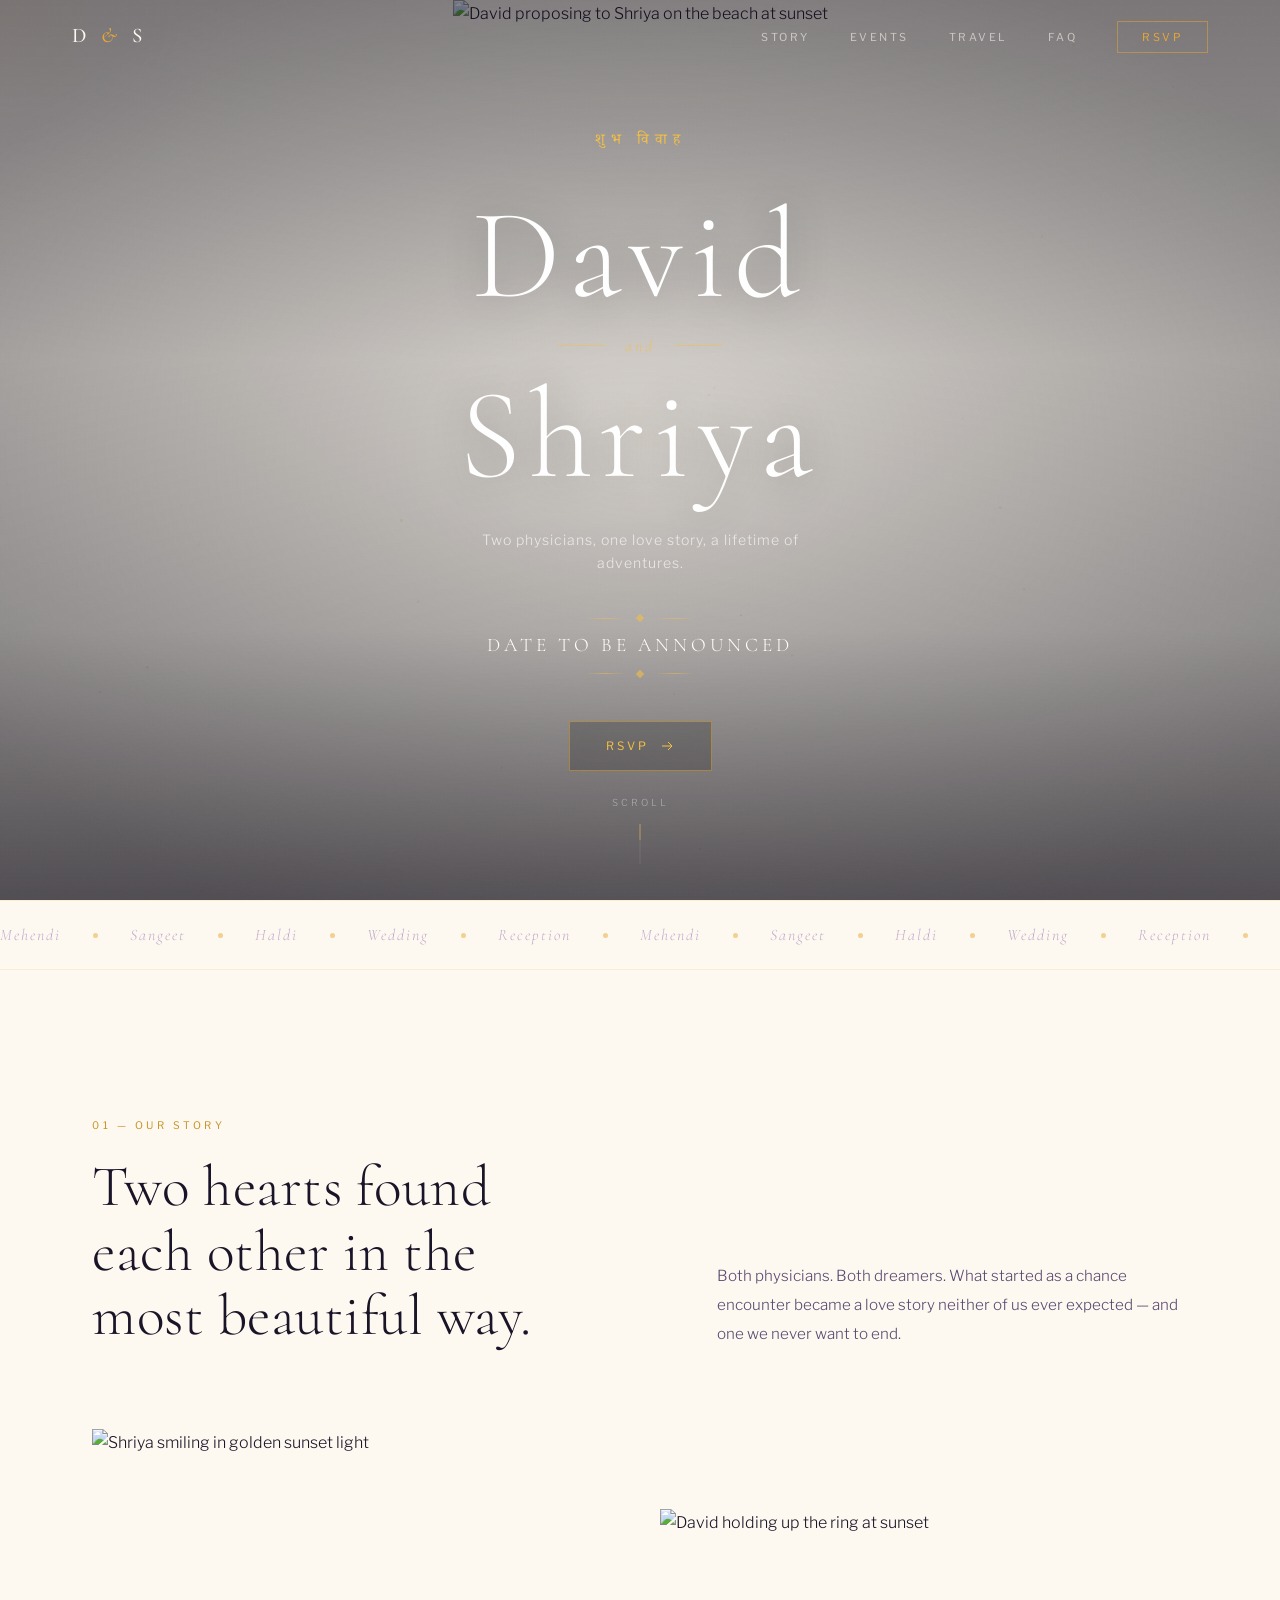
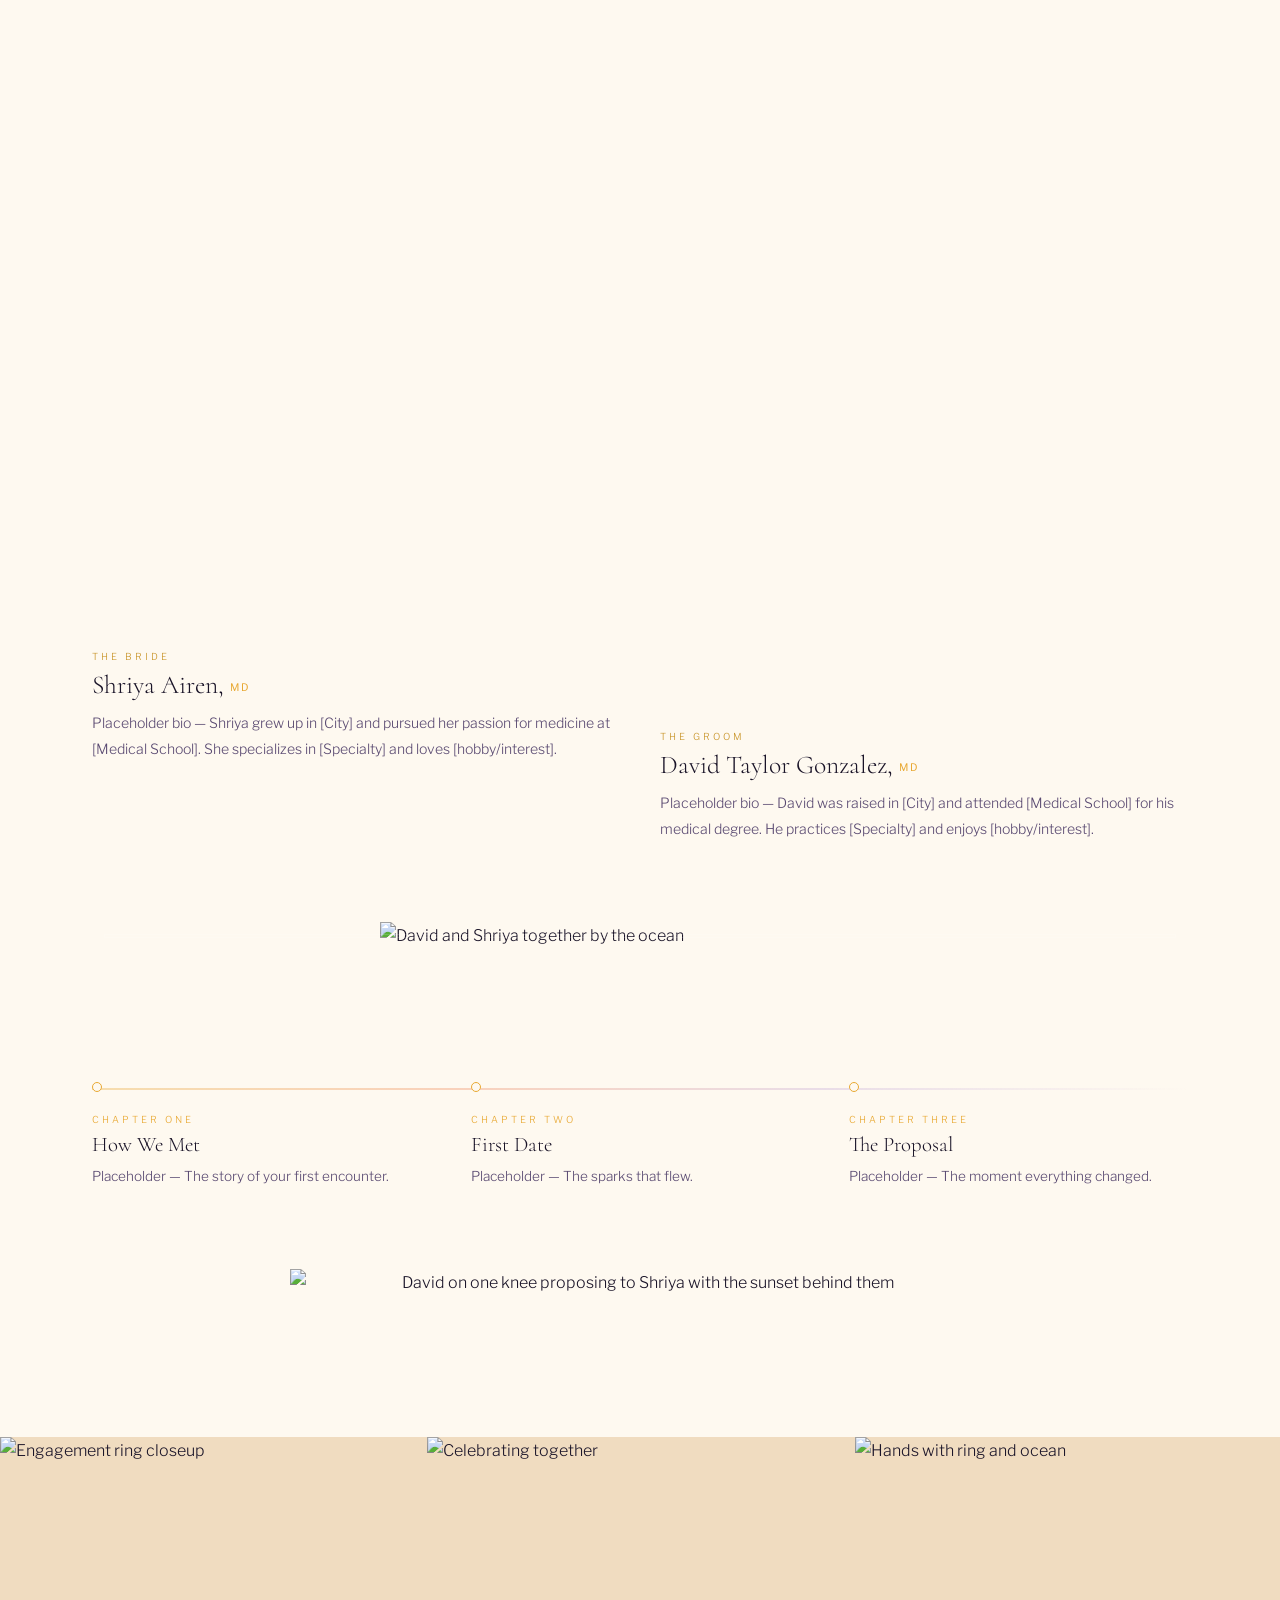
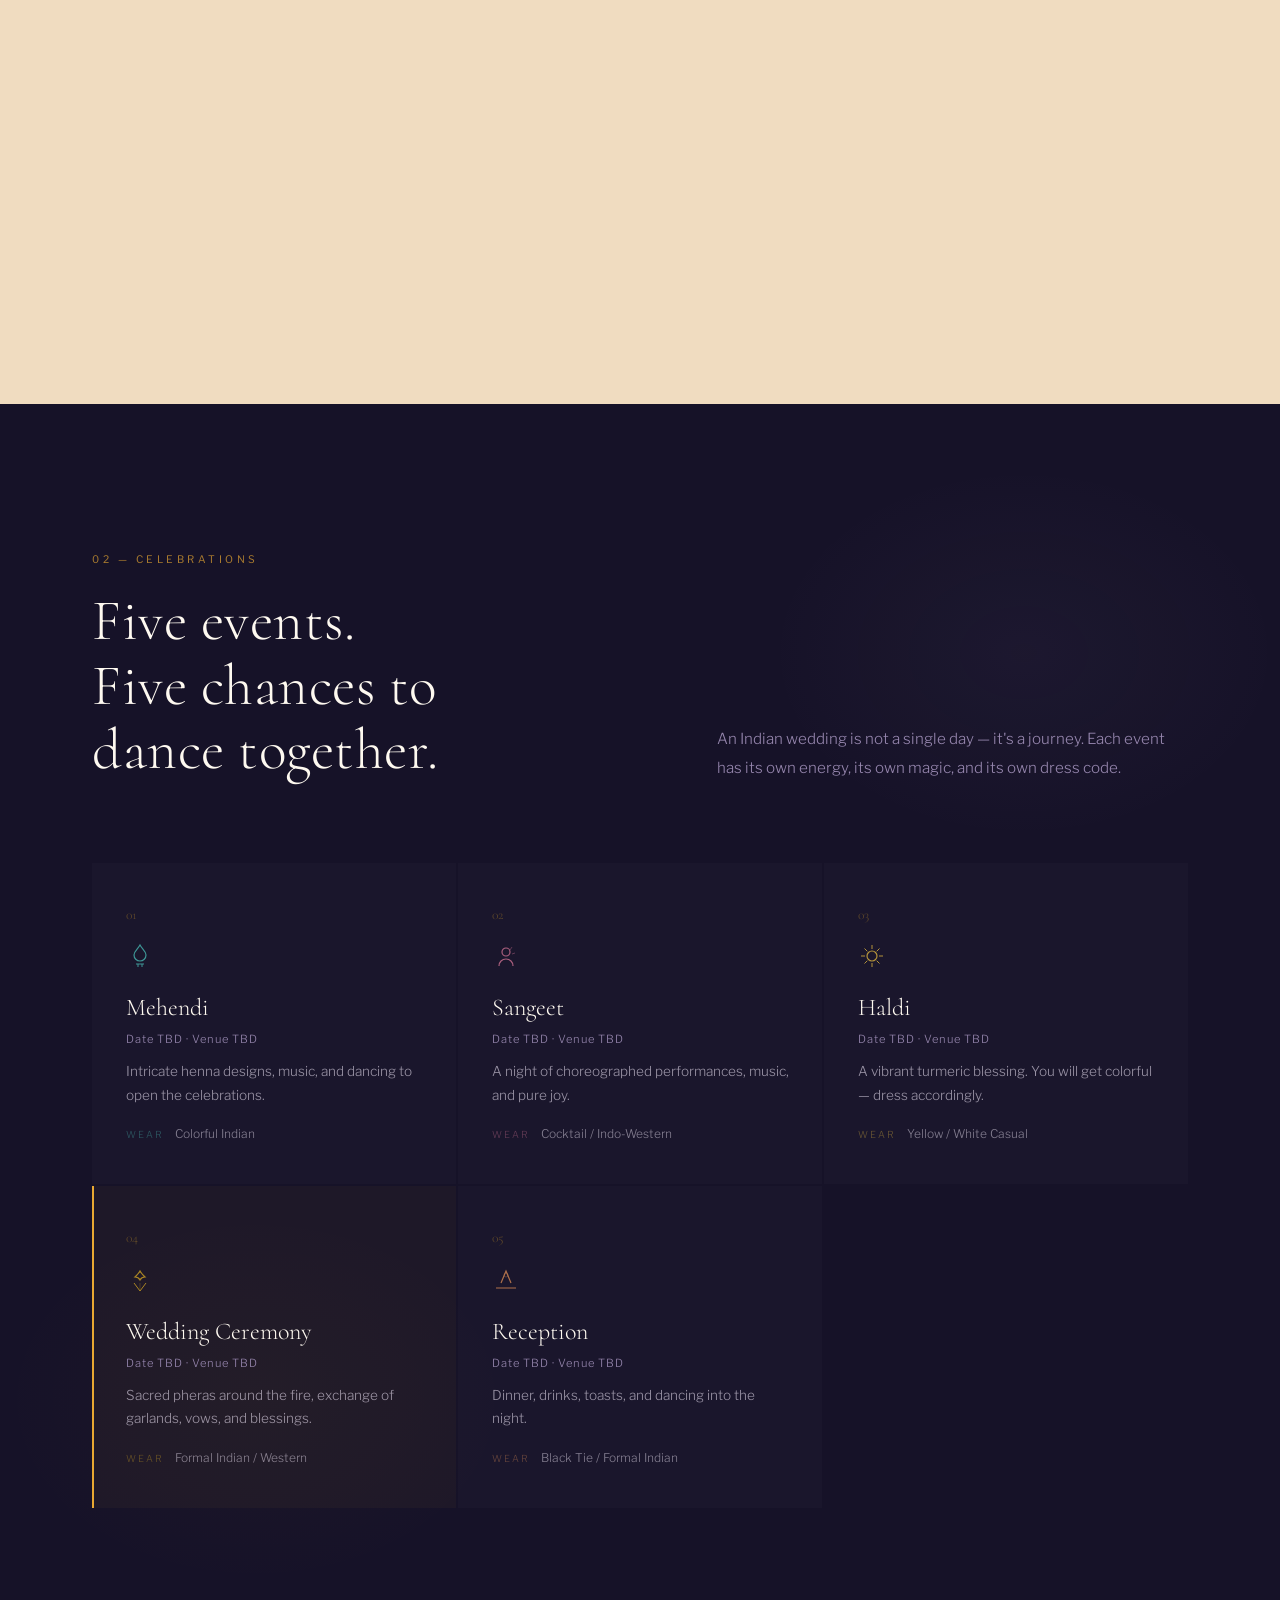
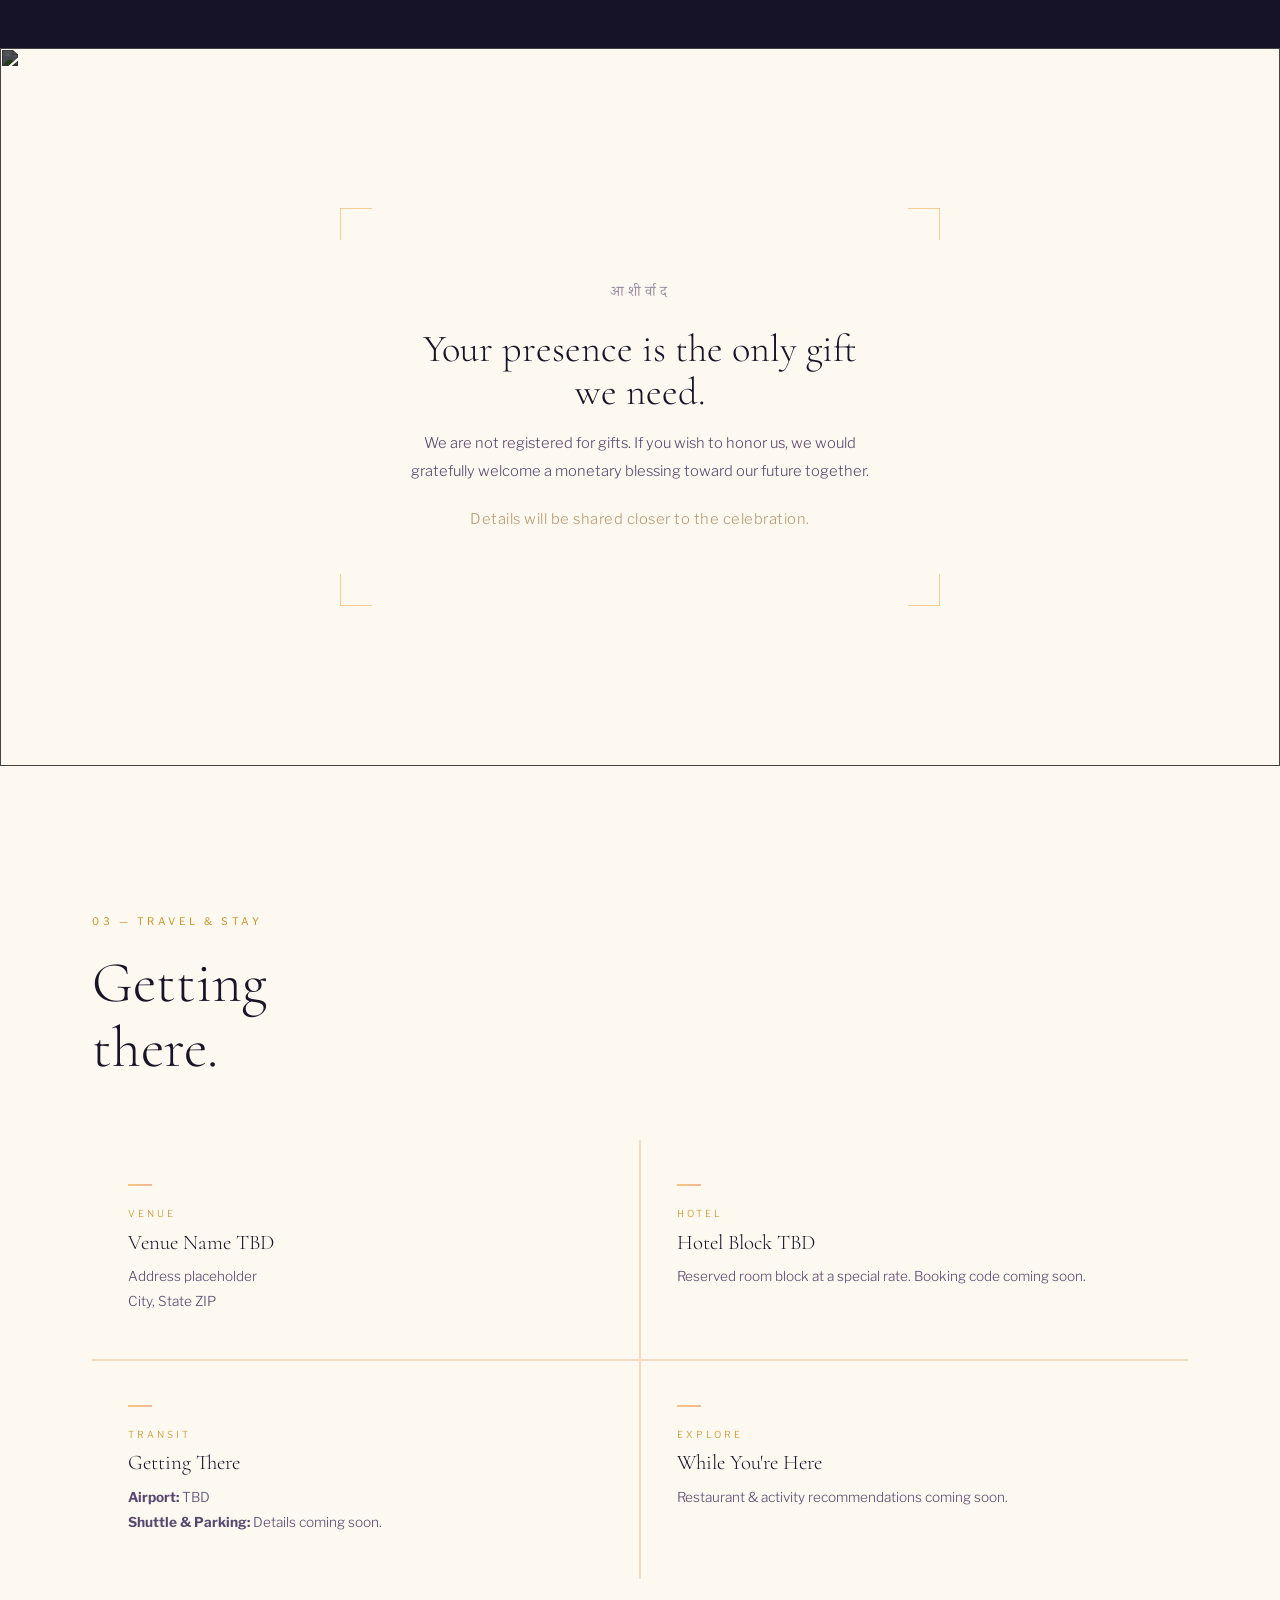
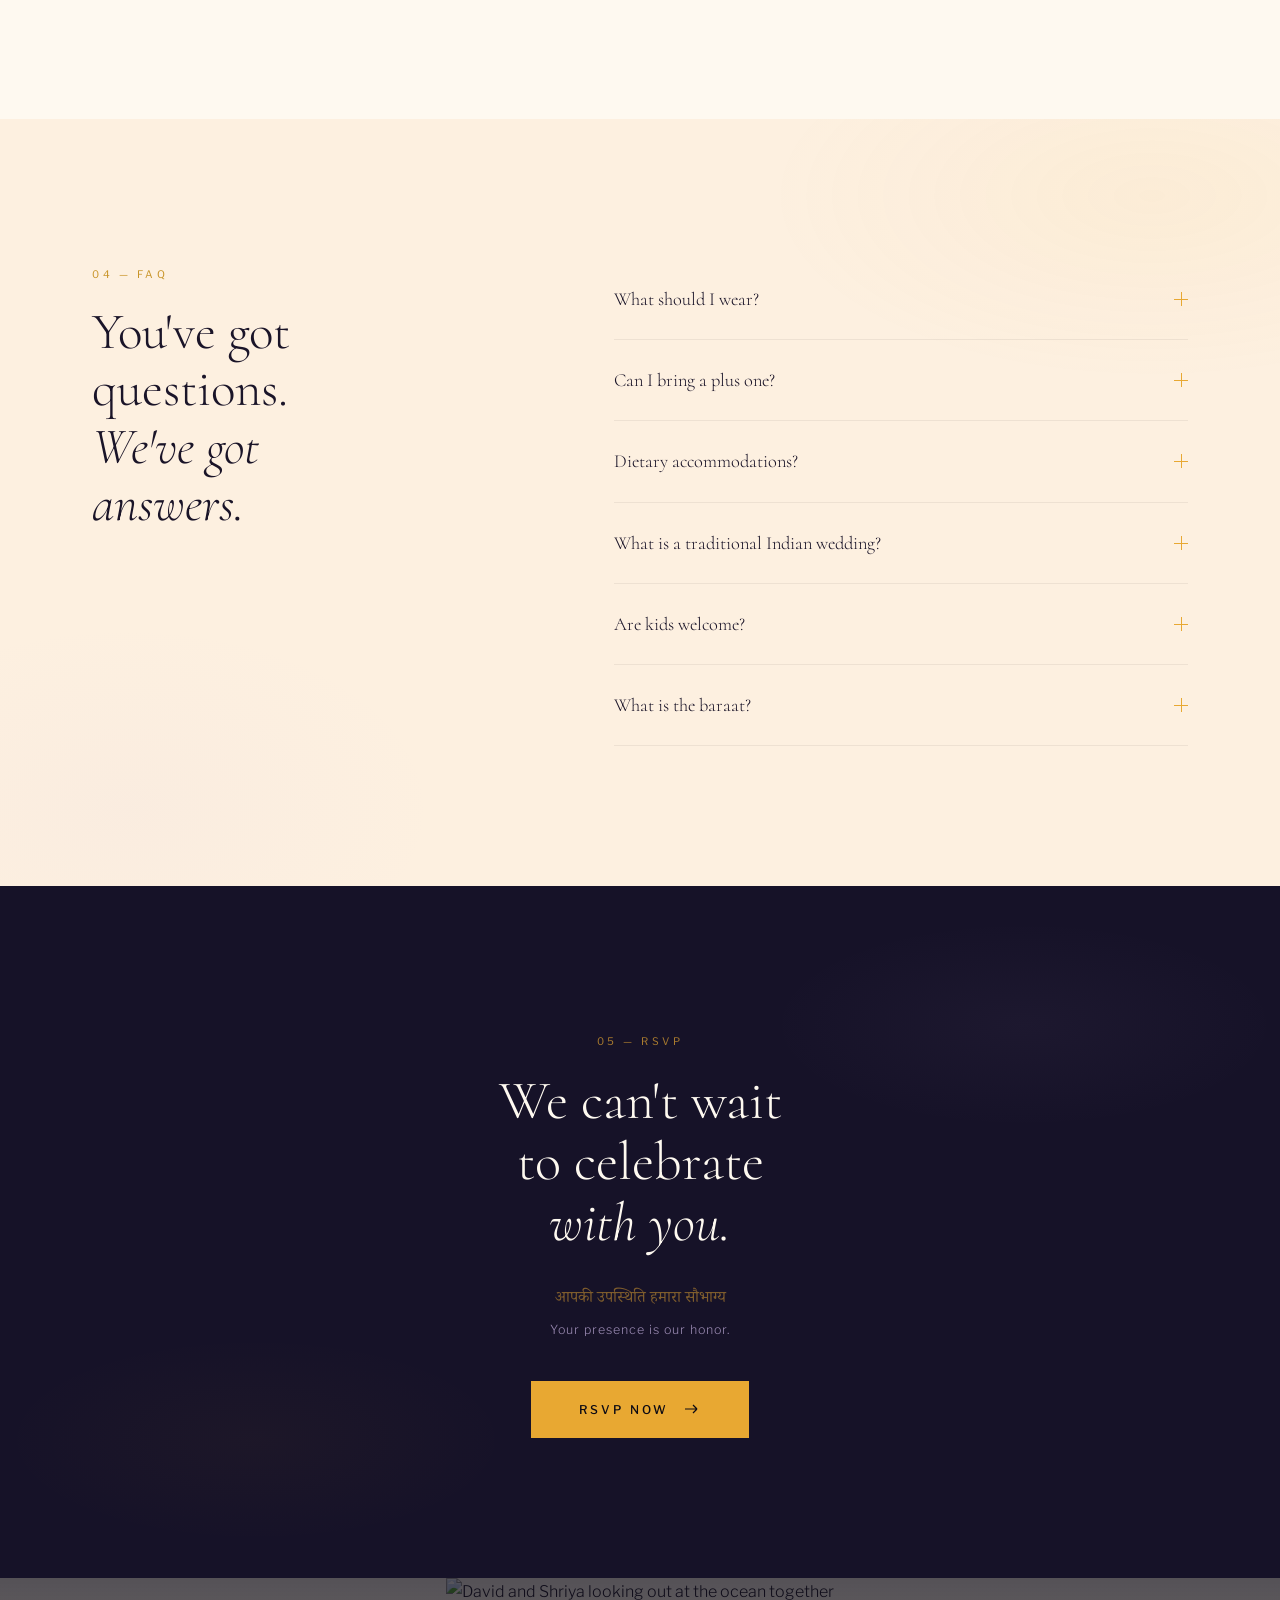
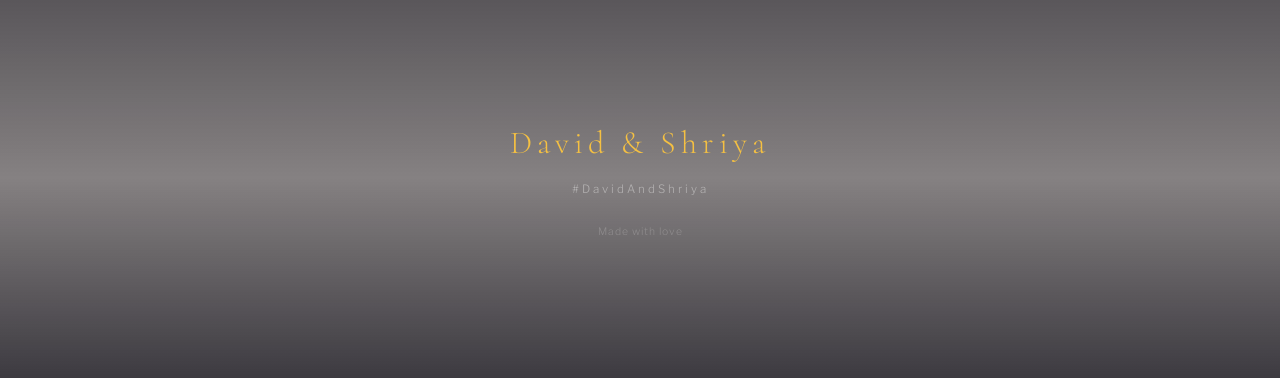
==== index.html @ 643f8dec "Initial wedding website for David & Shriya Static site with proposal photos, multi-step RSVP form, I" ====
<!DOCTYPE html>
<html lang="en">
<head>
  <meta charset="UTF-8">
  <meta name="viewport" content="width=device-width, initial-scale=1.0">
  <title>David & Shriya</title>
  <link rel="preconnect" href="https://fonts.googleapis.com">
  <link rel="preconnect" href="https://fonts.gstatic.com" crossorigin>
  <link href="https://fonts.googleapis.com/css2?family=Cormorant:ital,wght@0,300;0,400;0,500;0,600;1,300;1,400;1,500&family=Libre+Franklin:wght@200;300;400;500&family=Noto+Serif+Devanagari:wght@300;400;500&display=swap" rel="stylesheet">
  <link rel="stylesheet" href="css/style.css">
  <link rel="icon" type="image/svg+xml" href="images/favicon.svg">
</head>
<body>

  <canvas id="ambientCanvas"></canvas>
  <div class="grain"></div>
  <div class="cursor-glow" id="cursorGlow"></div>

  <!-- Navigation -->
  <nav class="nav" id="nav">
    <div class="nav-inner">
      <a href="#home" class="nav-logo">D <span class="nav-logo-amp">&</span> S</a>
      <button class="nav-toggle" id="navToggle" aria-label="Toggle menu">
        <span></span><span></span>
      </button>
      <ul class="nav-links" id="navLinks">
        <li><a href="#our-story">Story</a></li>
        <li><a href="#events">Events</a></li>
        <li><a href="#travel">Travel</a></li>
        <li><a href="#faq">FAQ</a></li>
        <li><a href="rsvp.html" class="nav-cta">RSVP</a></li>
      </ul>
    </div>
  </nav>

  <!-- Hero -->
  <section class="hero" id="home">
    <div class="hero-img">
      <img src="images/hero.jpeg" alt="David proposing to Shriya on the beach at sunset">
    </div>
    <div class="hero-overlay"></div>
    <div class="hero-content">
      <p class="hero-sanskrit devanagari anim-in" style="--d:0">शुभ विवाह</p>
      <div class="hero-names">
        <span class="hero-name anim-in" style="--d:1">David</span>
        <div class="hero-divider anim-in" style="--d:2">
          <span class="hero-divider-line"></span>
          <span class="hero-divider-word">and</span>
          <span class="hero-divider-line"></span>
        </div>
        <span class="hero-name anim-in" style="--d:3">Shriya</span>
      </div>
      <p class="hero-tagline anim-in" style="--d:4">Two physicians, one love story, a lifetime of adventures.</p>
      <div class="hero-date-block anim-in" style="--d:5">
        <div class="hero-date-ornament">
          <span class="hdo-line"></span>
          <span class="hdo-diamond"></span>
          <span class="hdo-line"></span>
        </div>
        <p class="hero-date-text">Date To Be Announced</p>
        <div class="hero-date-ornament">
          <span class="hdo-line"></span>
          <span class="hdo-diamond"></span>
          <span class="hdo-line"></span>
        </div>
      </div>
      <a href="rsvp.html" class="hero-btn anim-in" style="--d:6">
        <span>RSVP</span>
        <svg width="16" height="16" viewBox="0 0 16 16" fill="none"><path d="M3 8h10m0 0L9 4m4 4L9 12" stroke="currentColor" stroke-width="1"/></svg>
      </a>
    </div>
    <div class="hero-bottom">
      <div class="hero-scroll anim-in" style="--d:7">
        <span>Scroll</span>
        <div class="scroll-track"><div class="scroll-thumb"></div></div>
      </div>
    </div>
  </section>

  <!-- Marquee -->
  <div class="marquee">
    <div class="marquee-track">
      <span>Mehendi</span><span class="marquee-dot"></span>
      <span>Sangeet</span><span class="marquee-dot"></span>
      <span>Haldi</span><span class="marquee-dot"></span>
      <span>Wedding</span><span class="marquee-dot"></span>
      <span>Reception</span><span class="marquee-dot"></span>
      <span>Mehendi</span><span class="marquee-dot"></span>
      <span>Sangeet</span><span class="marquee-dot"></span>
      <span>Haldi</span><span class="marquee-dot"></span>
      <span>Wedding</span><span class="marquee-dot"></span>
      <span>Reception</span><span class="marquee-dot"></span>
      <span>Mehendi</span><span class="marquee-dot"></span>
      <span>Sangeet</span><span class="marquee-dot"></span>
      <span>Haldi</span><span class="marquee-dot"></span>
      <span>Wedding</span><span class="marquee-dot"></span>
      <span>Reception</span><span class="marquee-dot"></span>
    </div>
  </div>

  <!-- Our Story -->
  <section class="section" id="our-story">
    <div class="container">
      <div class="split-header">
        <div class="split-header-left">
          <span class="tag">01 — Our Story</span>
          <h2>Two hearts found<br>each other in the<br>most beautiful way.</h2>
        </div>
        <div class="split-header-right">
          <p>Both physicians. Both dreamers. What started as a chance encounter became a love story neither of us ever expected — and one we never want to end.</p>
        </div>
      </div>

      <div class="couple-mosaic">
        <div class="mosaic-card mosaic-left sr">
          <div class="mosaic-img">
            <img src="images/shriya.jpeg" alt="Shriya smiling in golden sunset light" class="mosaic-photo">
            <div class="mosaic-img-border"></div>
          </div>
          <div class="mosaic-info">
            <span class="mosaic-label">The Bride</span>
            <h3>Shriya Airen, <em>MD</em></h3>
            <p>Placeholder bio — Shriya grew up in [City] and pursued her passion for medicine at [Medical School]. She specializes in [Specialty] and loves [hobby/interest].</p>
          </div>
        </div>
        <div class="mosaic-card mosaic-right sr">
          <div class="mosaic-img">
            <img src="images/david.jpeg" alt="David holding up the ring at sunset" class="mosaic-photo">
            <div class="mosaic-img-border"></div>
          </div>
          <div class="mosaic-info">
            <span class="mosaic-label">The Groom</span>
            <h3>David Taylor Gonzalez, <em>MD</em></h3>
            <p>Placeholder bio — David was raised in [City] and attended [Medical School] for his medical degree. He practices [Specialty] and enjoys [hobby/interest].</p>
          </div>
        </div>
      </div>

      <!-- Feature photo -->
      <div class="story-feature sr">
        <img src="images/couple-lift.jpeg" alt="David and Shriya together by the ocean">
        <div class="story-feature-border"></div>
      </div>

      <div class="h-timeline">
        <div class="h-timeline-line"></div>
        <div class="h-timeline-items">
          <div class="h-timeline-item sr">
            <div class="h-timeline-dot"></div>
            <span class="h-timeline-label">Chapter One</span>
            <h4>How We Met</h4>
            <p>Placeholder — The story of your first encounter.</p>
          </div>
          <div class="h-timeline-item sr">
            <div class="h-timeline-dot"></div>
            <span class="h-timeline-label">Chapter Two</span>
            <h4>First Date</h4>
            <p>Placeholder — The sparks that flew.</p>
          </div>
          <div class="h-timeline-item sr">
            <div class="h-timeline-dot"></div>
            <span class="h-timeline-label">Chapter Three</span>
            <h4>The Proposal</h4>
            <p>Placeholder — The moment everything changed.</p>
          </div>
        </div>
      </div>

      <!-- Proposal photo -->
      <div class="story-proposal sr">
        <img src="images/proposal.jpeg" alt="David on one knee proposing to Shriya with the sunset behind them">
      </div>
    </div>
  </section>

  <!-- Ring Detail Band -->
  <div class="photo-band">
    <div class="photo-band-item">
      <img src="images/ring-detail.jpeg" alt="Engagement ring closeup">
    </div>
    <div class="photo-band-item">
      <img src="images/celebration.jpeg" alt="Celebrating together">
    </div>
    <div class="photo-band-item">
      <img src="images/ring-hands.jpeg" alt="Hands with ring and ocean">
    </div>
  </div>

  <!-- Events -->
  <section class="section section-ink" id="events">
    <div class="container">
      <div class="split-header split-header-light">
        <div class="split-header-left">
          <span class="tag tag-light">02 — Celebrations</span>
          <h2>Five events.<br>Five chances to<br>dance together.</h2>
        </div>
        <div class="split-header-right">
          <p>An Indian wedding is not a single day — it's a journey. Each event has its own energy, its own magic, and its own dress code.</p>
        </div>
      </div>

      <div class="event-cards">
        <div class="event-card sr" style="--accent: #4ecdc4">
          <div class="event-card-num">01</div>
          <div class="event-card-icon">
            <svg width="28" height="28" viewBox="0 0 28 28" fill="none"><path d="M14 3c-2 4-6 6-6 10a6 6 0 1012 0c0-4-4-6-6-10z" stroke="currentColor" stroke-width="1.2"/><path d="M10 22h8M12 22v3M16 22v3" stroke="currentColor" stroke-width="1"/></svg>
          </div>
          <h3>Mehendi</h3>
          <p class="event-card-meta">Date TBD &middot; Venue TBD</p>
          <p>Intricate henna designs, music, and dancing to open the celebrations.</p>
          <div class="event-card-attire">
            <span>Wear</span> Colorful Indian
          </div>
        </div>

        <div class="event-card sr" style="--accent: #e87ea1">
          <div class="event-card-num">02</div>
          <div class="event-card-icon">
            <svg width="28" height="28" viewBox="0 0 28 28" fill="none"><circle cx="14" cy="10" r="4" stroke="currentColor" stroke-width="1.2"/><path d="M7 24c0-4 3-7 7-7s7 3 7 7" stroke="currentColor" stroke-width="1.2"/><path d="M18 8l2-3M20 12l3-1" stroke="currentColor" stroke-width="1" opacity="0.5"/></svg>
          </div>
          <h3>Sangeet</h3>
          <p class="event-card-meta">Date TBD &middot; Venue TBD</p>
          <p>A night of choreographed performances, music, and pure joy.</p>
          <div class="event-card-attire">
            <span>Wear</span> Cocktail / Indo-Western
          </div>
        </div>

        <div class="event-card sr" style="--accent: #f5c842">
          <div class="event-card-num">03</div>
          <div class="event-card-icon">
            <svg width="28" height="28" viewBox="0 0 28 28" fill="none"><circle cx="14" cy="14" r="5" stroke="currentColor" stroke-width="1.2"/><path d="M14 3v4M14 21v4M3 14h4M21 14h4M6.5 6.5l2.8 2.8M18.7 18.7l2.8 2.8M6.5 21.5l2.8-2.8M18.7 9.3l2.8-2.8" stroke="currentColor" stroke-width="1"/></svg>
          </div>
          <h3>Haldi</h3>
          <p class="event-card-meta">Date TBD &middot; Venue TBD</p>
          <p>A vibrant turmeric blessing. You will get colorful — dress accordingly.</p>
          <div class="event-card-attire">
            <span>Wear</span> Yellow / White Casual
          </div>
        </div>

        <div class="event-card event-card-main sr" style="--accent: #e6b422">
          <div class="event-card-num">04</div>
          <div class="event-card-icon">
            <svg width="28" height="28" viewBox="0 0 28 28" fill="none"><path d="M14 5c-1 2-3 4-5 6 2 0 4 1 5 3 1-2 3-3 5-3-2-2-4-4-5-6z" stroke="currentColor" stroke-width="1.2"/><path d="M8 17l6 8 6-8" stroke="currentColor" stroke-width="1"/><path d="M14 17v8" stroke="currentColor" stroke-width="0.8" opacity="0.4"/></svg>
          </div>
          <h3>Wedding Ceremony</h3>
          <p class="event-card-meta">Date TBD &middot; Venue TBD</p>
          <p>Sacred pheras around the fire, exchange of garlands, vows, and blessings.</p>
          <div class="event-card-attire">
            <span>Wear</span> Formal Indian / Western
          </div>
        </div>

        <div class="event-card sr" style="--accent: #f0985a">
          <div class="event-card-num">05</div>
          <div class="event-card-icon">
            <svg width="28" height="28" viewBox="0 0 28 28" fill="none"><path d="M9 17l5-12 5 12" stroke="currentColor" stroke-width="1.2"/><path d="M4 22h20" stroke="currentColor" stroke-width="1"/><circle cx="14" cy="9" r="2" stroke="currentColor" stroke-width="0.8" opacity="0.5"/></svg>
          </div>
          <h3>Reception</h3>
          <p class="event-card-meta">Date TBD &middot; Venue TBD</p>
          <p>Dinner, drinks, toasts, and dancing into the night.</p>
          <div class="event-card-attire">
            <span>Wear</span> Black Tie / Formal Indian
          </div>
        </div>
      </div>
    </div>
  </section>

  <!-- Gift -->
  <section class="section section-gift">
    <div class="gift-bg">
      <img src="images/golden-hour.jpeg" alt="" class="gift-bg-img">
    </div>
    <div class="container">
      <div class="gift-block sr">
        <div class="gift-border">
          <span class="gift-corner gift-tl"></span>
          <span class="gift-corner gift-tr"></span>
          <span class="gift-corner gift-bl"></span>
          <span class="gift-corner gift-br"></span>
        </div>
        <p class="gift-sanskrit devanagari">आशीर्वाद</p>
        <h2>Your presence is the only gift we need.</h2>
        <p>We are not registered for gifts. If you wish to honor us, we would gratefully welcome a monetary blessing toward our future together.</p>
        <p class="gift-note">Details will be shared closer to the celebration.</p>
      </div>
    </div>
  </section>

  <!-- Travel -->
  <section class="section" id="travel">
    <div class="container">
      <span class="tag">03 — Travel & Stay</span>
      <h2 class="travel-headline">Getting<br>there.</h2>

      <div class="travel-cards">
        <div class="travel-card sr">
          <div class="travel-card-accent"></div>
          <span class="travel-card-tag">Venue</span>
          <h3>Venue Name TBD</h3>
          <p>Address placeholder<br>City, State ZIP</p>
        </div>
        <div class="travel-card sr">
          <div class="travel-card-accent"></div>
          <span class="travel-card-tag">Hotel</span>
          <h3>Hotel Block TBD</h3>
          <p>Reserved room block at a special rate. Booking code coming soon.</p>
        </div>
        <div class="travel-card sr">
          <div class="travel-card-accent"></div>
          <span class="travel-card-tag">Transit</span>
          <h3>Getting There</h3>
          <p><strong>Airport:</strong> TBD<br><strong>Shuttle & Parking:</strong> Details coming soon.</p>
        </div>
        <div class="travel-card sr">
          <div class="travel-card-accent"></div>
          <span class="travel-card-tag">Explore</span>
          <h3>While You're Here</h3>
          <p>Restaurant & activity recommendations coming soon.</p>
        </div>
      </div>
    </div>
  </section>

  <!-- FAQ -->
  <section class="section section-warm" id="faq">
    <div class="container">
      <div class="faq-layout">
        <div class="faq-left">
          <span class="tag">04 — FAQ</span>
          <h2>You've got<br>questions.<br><em>We've got<br>answers.</em></h2>
        </div>
        <div class="faq-right">
          <details class="faq-item sr">
            <summary><span>What should I wear?</span><span class="faq-plus"></span></summary>
            <p>Each event has its own dress code listed above. For the ceremony, traditional Indian attire or Western formal wear are both welcome. For Mehendi and Sangeet, colorful and festive outfits are encouraged. Please avoid wearing white or black to the ceremony.</p>
          </details>
          <details class="faq-item sr">
            <summary><span>Can I bring a plus one?</span><span class="faq-plus"></span></summary>
            <p>Due to venue capacity, we can only accommodate guests listed on the invitation. Please refer to your invitation for details.</p>
          </details>
          <details class="faq-item sr">
            <summary><span>Dietary accommodations?</span><span class="faq-plus"></span></summary>
            <p>Yes! Our menu includes vegetarian, vegan, and non-vegetarian options. Note any allergies or restrictions when you RSVP.</p>
          </details>
          <details class="faq-item sr">
            <summary><span>What is a traditional Indian wedding?</span><span class="faq-plus"></span></summary>
            <p>Our ceremony includes the baraat (groom's procession), varmala (garland exchange), pheras (circling the sacred fire), and sindoor & mangalsutra. Conducted in Sanskrit with English explanations so everyone can follow along.</p>
          </details>
          <details class="faq-item sr">
            <summary><span>Are kids welcome?</span><span class="faq-plus"></span></summary>
            <p>Absolutely. Include children's names when you RSVP so we can plan accordingly.</p>
          </details>
          <details class="faq-item sr">
            <summary><span>What is the baraat?</span><span class="faq-plus"></span></summary>
            <p>The groom's grand entrance procession with music, dancing, and sometimes a horse. It's one of the most fun parts — everyone is welcome to join.</p>
          </details>
        </div>
      </div>
    </div>
  </section>

  <!-- RSVP CTA -->
  <section class="section section-ink" id="rsvp">
    <div class="container">
      <div class="rsvp-cta">
        <span class="tag tag-light">05 — RSVP</span>
        <h2>We can't wait<br>to celebrate<br><em>with you.</em></h2>
        <div class="rsvp-hindi">
          <p class="devanagari">आपकी उपस्थिति हमारा सौभाग्य</p>
          <p class="rsvp-eng">Your presence is our honor.</p>
        </div>
        <a href="rsvp.html" class="rsvp-cta-btn">
          <span>RSVP Now</span>
          <svg width="20" height="20" viewBox="0 0 20 20" fill="none"><path d="M4 10h12m0 0l-4-4m4 4l-4 4" stroke="currentColor" stroke-width="1.2"/></svg>
        </a>
      </div>
    </div>
  </section>

  <!-- Footer -->
  <footer class="footer">
    <div class="footer-img">
      <img src="images/together.jpeg" alt="David and Shriya looking out at the ocean together">
    </div>
    <div class="footer-overlay"></div>
    <div class="container footer-content">
      <p class="footer-names">David & Shriya</p>
      <p class="footer-hashtag">#DavidAndShriya</p>
      <p class="footer-note">Made with love</p>
    </div>
  </footer>

  <script src="js/main.js"></script>
</body>
</html>
---- css/style.css ----
/* ============================================
   David & Shriya — Wedding
   Palette: Sunset beach proposal — lavender sky,
   golden hour, ocean teal, warm sand, blush
   ============================================ */

*,
*::before,
*::after {
  margin: 0;
  padding: 0;
  box-sizing: border-box;
}

:root {
  /* Sunset palette from the proposal photos */
  --black: #0c0a14;
  --ink: #161228;
  --charcoal: #221a38;
  /* Sunset golds */
  --gold: #e8a832;
  --gold-bright: #f5c042;
  --gold-muted: #c89428;
  --gold-pale: #fce8a8;
  /* Sky colors */
  --lavender: #c4a8d8;
  --mauve: #a888c0;
  --sky-blue: #88b8e8;
  --sky-pink: #e8a0b8;
  /* Ocean & nature */
  --teal: #4ecdc4;
  --ocean: #5ab8c8;
  --coral: #f0885a;
  --blush: #e8a090;
  --rose: #e87ea1;
  /* Warm neutrals */
  --cream: #fef9f0;
  --cream-warm: #fdf0e0;
  --cream-dark: #f0dcc0;
  --sand: #d4b896;
  --sand-dark: #b89870;
  /* Text */
  --text: #1a1428;
  --text-sec: #584870;
  --text-light: #8878a0;
  --text-on-dark: #f0e8f8;
  --text-muted-dk: #9888b0;
}

html {
  scroll-behavior: smooth;
  scroll-padding-top: 72px;
}

body {
  font-family: 'Libre Franklin', sans-serif;
  font-weight: 300;
  color: var(--text);
  background: var(--cream);
  line-height: 1.75;
  -webkit-font-smoothing: antialiased;
  overflow-x: hidden;
}

/* Ambient canvas */
#ambientCanvas {
  position: fixed;
  inset: 0;
  z-index: 0;
  pointer-events: none;
}

/* Film grain */
.grain {
  position: fixed;
  inset: 0;
  z-index: 9998;
  pointer-events: none;
  opacity: 0.025;
  background-image: url("data:image/svg+xml,%3Csvg viewBox='0 0 512 512' xmlns='http://www.w3.org/2000/svg'%3E%3Cfilter id='n'%3E%3CfeTurbulence type='fractalNoise' baseFrequency='0.8' numOctaves='4' stitchTiles='stitch'/%3E%3C/filter%3E%3Crect width='100%25' height='100%25' filter='url(%23n)'/%3E%3C/svg%3E");
  background-size: 256px;
}

/* Cursor glow */
.cursor-glow {
  position: fixed;
  width: 450px;
  height: 450px;
  border-radius: 50%;
  background: radial-gradient(circle,
    rgba(232, 168, 50, 0.06) 0%,
    rgba(196, 168, 216, 0.03) 40%,
    transparent 70%);
  pointer-events: none;
  z-index: 1;
  transform: translate(-50%, -50%);
  transition: opacity 0.3s ease;
  opacity: 0;
}

@media (hover: hover) {
  .cursor-glow { opacity: 1; }
}

/* --- Typography --- */
h1, h2, h3, h4 {
  font-family: 'Cormorant', serif;
  font-weight: 300;
  line-height: 1.12;
}

h2 em { font-style: italic; font-weight: 300; }

.devanagari {
  font-family: 'Noto Serif Devanagari', serif;
  font-weight: 400;
}

a { color: inherit; text-decoration: none; }

.container {
  max-width: 1160px;
  margin: 0 auto;
  padding: 0 32px;
  position: relative;
  z-index: 2;
}

/* --- Tags --- */
.tag {
  display: inline-block;
  font-size: 0.65rem;
  letter-spacing: 3.5px;
  text-transform: uppercase;
  color: var(--gold-muted);
  margin-bottom: 20px;
  font-weight: 400;
}

.tag-light {
  color: var(--gold);
  opacity: 0.7;
}

/* --- Navigation --- */
.nav {
  position: fixed;
  top: 0;
  left: 0;
  right: 0;
  z-index: 9000;
  background: transparent;
  transition: all 0.5s cubic-bezier(0.23, 1, 0.32, 1);
}

.nav.scrolled {
  background: rgba(254, 249, 240, 0.92);
  backdrop-filter: blur(20px);
  -webkit-backdrop-filter: blur(20px);
  box-shadow: 0 1px 0 rgba(0,0,0,0.04);
}

.nav-inner {
  max-width: 1200px;
  margin: 0 auto;
  padding: 0 32px;
  display: flex;
  align-items: center;
  justify-content: space-between;
  height: 72px;
}

.nav-logo {
  font-family: 'Cormorant', serif;
  font-size: 1.3rem;
  font-weight: 500;
  letter-spacing: 4px;
  color: var(--cream);
  transition: color 0.5s ease;
}

.nav.scrolled .nav-logo { color: var(--text); }

.nav-logo-amp {
  font-style: italic;
  color: var(--gold);
  margin: 0 2px;
}

.nav-links {
  display: flex;
  list-style: none;
  gap: 40px;
  align-items: center;
}

.nav-links a {
  font-size: 0.68rem;
  font-weight: 400;
  letter-spacing: 2.5px;
  text-transform: uppercase;
  color: rgba(254, 249, 240, 0.6);
  transition: all 0.3s ease;
}

.nav.scrolled .nav-links a { color: var(--text-sec); }
.nav-links a:hover { color: var(--gold); }

.nav-cta {
  border: 1px solid rgba(232, 168, 50, 0.5);
  padding: 8px 24px !important;
  color: var(--gold) !important;
  transition: all 0.3s ease !important;
}

.nav-cta:hover {
  background: var(--gold);
  color: var(--black) !important;
  border-color: var(--gold);
  box-shadow: 0 0 24px rgba(232, 168, 50, 0.3);
}

.nav-toggle {
  display: none;
  flex-direction: column;
  gap: 6px;
  background: none;
  border: none;
  cursor: pointer;
  padding: 8px;
}

.nav-toggle span {
  width: 24px;
  height: 1px;
  background: var(--cream);
  transition: all 0.3s ease;
}

.nav.scrolled .nav-toggle span { background: var(--text); }

/* --- Hero with Photo --- */
.hero {
  position: relative;
  min-height: 100vh;
  display: flex;
  flex-direction: column;
  align-items: center;
  justify-content: center;
  text-align: center;
  overflow: hidden;
}

.hero-img {
  position: absolute;
  inset: 0;
  z-index: 0;
}

.hero-img img {
  width: 100%;
  height: 100%;
  object-fit: cover;
  /* Portrait photo — couple is at bottom of frame */
  object-position: center 75%;
}

.hero-overlay {
  position: absolute;
  inset: 0;
  z-index: 1;
  background:
    linear-gradient(180deg,
      rgba(12, 10, 20, 0.35) 0%,
      rgba(12, 10, 20, 0.15) 40%,
      rgba(12, 10, 20, 0.25) 70%,
      rgba(12, 10, 20, 0.6) 100%),
    radial-gradient(ellipse 60% 60% at 50% 50%, transparent 0%, rgba(12, 10, 20, 0.3) 100%);
}

.hero-content {
  position: relative;
  z-index: 3;
  padding: 40px 32px;
  max-width: 720px;
}

.hero-sanskrit {
  font-size: 0.95rem;
  color: var(--gold-bright);
  letter-spacing: 6px;
  opacity: 0.7;
  margin-bottom: 36px;
}

.hero-names {
  display: flex;
  flex-direction: column;
  align-items: center;
  gap: 4px;
  margin-bottom: 28px;
}

.hero-name {
  font-family: 'Cormorant', serif;
  font-size: clamp(3.5rem, 12vw, 8rem);
  font-weight: 300;
  color: #fff;
  letter-spacing: 8px;
  line-height: 1;
  text-shadow: 0 2px 40px rgba(0,0,0,0.3);
}

.hero-divider {
  display: flex;
  align-items: center;
  gap: 20px;
  margin: 8px 0;
}

.hero-divider-line {
  width: 48px;
  height: 1px;
  background: var(--gold-bright);
  opacity: 0.5;
}

.hero-divider-word {
  font-family: 'Cormorant', serif;
  font-size: 1rem;
  font-style: italic;
  color: var(--gold-bright);
  opacity: 0.7;
  letter-spacing: 3px;
}

.hero-tagline {
  font-size: 0.88rem;
  color: rgba(255, 255, 255, 0.7);
  letter-spacing: 1px;
  max-width: 400px;
  margin: 0 auto 40px;
  line-height: 1.7;
}

.hero-date-block { margin-bottom: 44px; }

.hero-date-ornament {
  display: flex;
  align-items: center;
  justify-content: center;
  gap: 12px;
  margin: 8px 0;
}

.hdo-line {
  width: 40px;
  height: 1px;
  background: linear-gradient(90deg, transparent, var(--gold-bright), transparent);
  opacity: 0.5;
}

.hdo-diamond {
  width: 6px;
  height: 6px;
  background: var(--gold-bright);
  transform: rotate(45deg);
  opacity: 0.6;
}

.hero-date-text {
  font-family: 'Cormorant', serif;
  font-size: 1.2rem;
  color: #fff;
  letter-spacing: 4px;
  text-transform: uppercase;
}

.hero-btn {
  display: inline-flex;
  align-items: center;
  gap: 10px;
  padding: 14px 36px;
  border: 1px solid rgba(232, 168, 50, 0.5);
  color: var(--gold-bright);
  font-size: 0.72rem;
  font-weight: 400;
  letter-spacing: 3px;
  text-transform: uppercase;
  transition: all 0.4s ease;
  backdrop-filter: blur(8px);
  background: rgba(0, 0, 0, 0.2);
}

.hero-btn:hover {
  background: var(--gold);
  color: var(--black);
  border-color: var(--gold);
  transform: translateY(-2px);
  box-shadow: 0 12px 40px rgba(232, 168, 50, 0.35);
}

.hero-btn svg { transition: transform 0.3s ease; }
.hero-btn:hover svg { transform: translateX(4px); }

.hero-bottom {
  position: absolute;
  bottom: 36px;
  left: 50%;
  transform: translateX(-50%);
  z-index: 3;
}

.hero-scroll {
  display: flex;
  flex-direction: column;
  align-items: center;
  gap: 12px;
}

.hero-scroll span {
  font-size: 0.6rem;
  letter-spacing: 3px;
  text-transform: uppercase;
  color: rgba(255, 255, 255, 0.4);
}

.scroll-track {
  width: 1px;
  height: 40px;
  background: rgba(255, 255, 255, 0.1);
  position: relative;
  overflow: hidden;
}

.scroll-thumb {
  width: 1px;
  height: 16px;
  background: var(--gold-bright);
  animation: scrollAnim 2s ease-in-out infinite;
}

@keyframes scrollAnim {
  0% { transform: translateY(-16px); opacity: 0; }
  50% { opacity: 0.8; }
  100% { transform: translateY(40px); opacity: 0; }
}

/* --- Staggered entrance --- */
.anim-in {
  opacity: 0;
  transform: translateY(24px);
  animation: animIn 0.8s cubic-bezier(0.23, 1, 0.32, 1) forwards;
  animation-delay: calc(var(--d) * 0.14s + 0.3s);
}

@keyframes animIn {
  to { opacity: 1; transform: translateY(0); }
}

/* --- Marquee --- */
.marquee {
  overflow: hidden;
  padding: 20px 0;
  background: var(--cream);
  border-top: 1px solid rgba(232, 168, 50, 0.15);
  border-bottom: 1px solid rgba(232, 168, 50, 0.15);
}

.marquee-track {
  display: flex;
  align-items: center;
  gap: 32px;
  white-space: nowrap;
  animation: marqueeScroll 25s linear infinite;
  width: max-content;
}

.marquee-track span {
  font-family: 'Cormorant', serif;
  font-size: 1rem;
  font-style: italic;
  color: var(--mauve);
  letter-spacing: 2px;
  opacity: 0.7;
}

.marquee-dot {
  width: 5px !important;
  height: 5px !important;
  background: var(--gold) !important;
  border-radius: 50%;
  display: inline-block;
  opacity: 0.5 !important;
}

@keyframes marqueeScroll {
  0% { transform: translateX(0); }
  100% { transform: translateX(-50%); }
}

/* --- Sections --- */
.section {
  padding: 140px 0;
  position: relative;
}

.section-ink {
  background: var(--ink);
  color: var(--text-on-dark);
  background-image:
    radial-gradient(ellipse 40% 30% at 80% 20%, rgba(196, 168, 216, 0.04) 0%, transparent 50%),
    radial-gradient(ellipse 40% 30% at 20% 80%, rgba(232, 168, 50, 0.03) 0%, transparent 50%);
}

.section-warm {
  background: var(--cream-warm);
  background-image:
    radial-gradient(ellipse 50% 40% at 90% 10%, rgba(232, 168, 50, 0.06) 0%, transparent 60%),
    radial-gradient(ellipse 40% 40% at 10% 90%, rgba(196, 168, 216, 0.05) 0%, transparent 60%);
}

/* --- Split Header --- */
.split-header {
  display: grid;
  grid-template-columns: 1.2fr 1fr;
  gap: 60px;
  align-items: end;
  margin-bottom: 80px;
}

.split-header h2 {
  font-size: clamp(2.4rem, 5vw, 3.6rem);
  color: var(--text);
  letter-spacing: 0.5px;
}

.split-header-light h2 { color: var(--cream); }

.split-header-right p {
  font-size: 0.95rem;
  color: var(--text-sec);
  line-height: 1.9;
}

.split-header-light .split-header-right p { color: var(--text-muted-dk); }

/* --- Couple Mosaic --- */
.couple-mosaic {
  display: grid;
  grid-template-columns: 1fr 1fr;
  gap: 40px;
  margin-bottom: 80px;
}

.mosaic-card { position: relative; }
.mosaic-right { margin-top: 80px; }

.mosaic-img {
  position: relative;
  margin-bottom: 28px;
  overflow: hidden;
}

.mosaic-photo {
  width: 100%;
  aspect-ratio: 2/3;
  object-fit: cover;
  display: block;
  transition: transform 0.6s ease;
}

/* Shriya — face in upper third, golden backlight */
.mosaic-left .mosaic-photo {
  object-position: center 15%;
}

/* David — reaching toward camera, face slightly below center */
.mosaic-right .mosaic-photo {
  object-position: center 25%;
}

.mosaic-card:hover .mosaic-photo {
  transform: scale(1.03);
}

.mosaic-img-border {
  position: absolute;
  inset: -8px;
  border: 1px solid rgba(232, 168, 50, 0.2);
  pointer-events: none;
}

.mosaic-label {
  display: block;
  font-size: 0.6rem;
  letter-spacing: 3px;
  text-transform: uppercase;
  color: var(--gold-muted);
  margin-bottom: 6px;
}

.mosaic-info h3 {
  font-size: 1.6rem;
  color: var(--text);
  margin-bottom: 10px;
}

.mosaic-info h3 em {
  font-family: 'Libre Franklin', sans-serif;
  font-size: 0.65rem;
  font-style: normal;
  font-weight: 400;
  letter-spacing: 2px;
  color: var(--gold);
  vertical-align: middle;
}

.mosaic-info p {
  font-size: 0.88rem;
  color: var(--text-sec);
  line-height: 1.85;
}

/* --- Story Feature Photo --- */
.story-feature {
  position: relative;
  margin-bottom: 100px;
  overflow: hidden;
}

.story-feature img {
  width: 100%;
  max-width: 520px;
  margin: 0 auto;
  display: block;
  /* Portrait photo — show full image */
}

.story-feature-border {
  position: absolute;
  inset: 12px;
  border: 1px solid rgba(255, 255, 255, 0.15);
  pointer-events: none;
}

/* --- Story Proposal Photo --- */
.story-proposal {
  margin-top: 80px;
  text-align: center;
}

.story-proposal img {
  max-width: 700px;
  width: 100%;
  margin: 0 auto;
  display: block;
  /* Landscape photo — shows in full */
}

/* --- Photo Band --- */
.photo-band {
  display: grid;
  grid-template-columns: 1fr 1fr 1fr;
  gap: 2px;
  background: var(--cream-dark);
}

.photo-band-item {
  overflow: hidden;
  aspect-ratio: 3/4;
}

/* Landscape photos get centered */
.photo-band-item img {
  width: 100%;
  height: 100%;
  object-fit: cover;
  object-position: center center;
  transition: transform 0.6s ease;
}

/* Ring detail — ring is in center */
.photo-band-item:nth-child(1) img {
  object-position: center 40%;
}

/* Celebration — landscape, show center */
.photo-band-item:nth-child(2) img {
  object-position: center 30%;
}

/* Ring hands — landscape, ring in center */
.photo-band-item:nth-child(3) img {
  object-position: center center;
}

.photo-band-item:hover img {
  transform: scale(1.05);
}

/* --- Horizontal Timeline --- */
.h-timeline {
  position: relative;
  padding-top: 32px;
}

.h-timeline-line {
  position: absolute;
  top: 38px;
  left: 0;
  right: 0;
  height: 2px;
  background: linear-gradient(90deg, var(--gold), var(--coral), var(--lavender), transparent);
  opacity: 0.35;
}

.h-timeline-items {
  display: grid;
  grid-template-columns: repeat(3, 1fr);
  gap: 40px;
}

.h-timeline-dot {
  width: 10px;
  height: 10px;
  border: 1.5px solid var(--gold);
  border-radius: 50%;
  background: var(--cream);
  margin-bottom: 20px;
  position: relative;
  z-index: 2;
}

.h-timeline-label {
  display: block;
  font-size: 0.6rem;
  letter-spacing: 3px;
  text-transform: uppercase;
  color: var(--gold);
  margin-bottom: 4px;
}

.h-timeline-item h4 {
  font-size: 1.3rem;
  color: var(--text);
  margin-bottom: 8px;
}

.h-timeline-item p {
  font-size: 0.85rem;
  color: var(--text-sec);
  line-height: 1.8;
}

/* --- Event Cards --- */
.event-cards {
  display: grid;
  grid-template-columns: repeat(auto-fit, minmax(280px, 1fr));
  gap: 2px;
}

.event-card {
  padding: 40px 32px;
  background: rgba(255, 255, 255, 0.02);
  border-left: 2px solid transparent;
  transition: all 0.5s cubic-bezier(0.23, 1, 0.32, 1);
  position: relative;
}

.event-card::before {
  content: '';
  position: absolute;
  inset: 0;
  background: linear-gradient(180deg, rgba(232, 168, 50, 0.05) 0%, transparent 60%);
  opacity: 0;
  transition: opacity 0.5s ease;
}

.event-card:hover::before { opacity: 1; }

.event-card:hover {
  border-left-color: var(--accent);
  transform: translateY(-4px);
}

.event-card-main {
  background: rgba(232, 168, 50, 0.04);
  border-left: 2px solid var(--gold);
}

.event-card-num {
  font-family: 'Cormorant', serif;
  font-size: 0.85rem;
  color: var(--gold-muted);
  opacity: 0.4;
  margin-bottom: 16px;
  position: relative;
  z-index: 1;
}

.event-card-icon {
  color: var(--accent, var(--gold));
  margin-bottom: 16px;
  position: relative;
  z-index: 1;
  opacity: 0.7;
}

.event-card h3 {
  font-size: 1.5rem;
  color: var(--cream);
  margin-bottom: 8px;
  position: relative;
  z-index: 1;
}

.event-card-meta {
  font-size: 0.7rem;
  letter-spacing: 1px;
  color: var(--text-muted-dk);
  margin-bottom: 10px;
  position: relative;
  z-index: 1;
}

.event-card > p:not(.event-card-meta) {
  font-size: 0.85rem;
  color: rgba(240, 232, 248, 0.6);
  line-height: 1.75;
  margin-bottom: 16px;
  position: relative;
  z-index: 1;
}

.event-card-attire {
  font-size: 0.75rem;
  color: var(--text-on-dark);
  opacity: 0.5;
  position: relative;
  z-index: 1;
}

.event-card-attire span {
  font-size: 0.6rem;
  letter-spacing: 2px;
  text-transform: uppercase;
  color: var(--accent, var(--gold-muted));
  margin-right: 8px;
  opacity: 0.7;
}

/* --- Gift Section with Background Photo --- */
.section-gift {
  padding: 160px 0;
  position: relative;
  overflow: hidden;
  min-height: 500px;
  display: flex;
  align-items: center;
}

.gift-bg {
  position: absolute;
  inset: 0;
  z-index: 0;
}

.gift-bg-img {
  width: 100%;
  height: 100%;
  object-fit: cover;
  /* Shriya full body with sunset — keep her centered */
  object-position: center 25%;
  filter: brightness(0.35) saturate(0.8);
}

.gift-block {
  text-align: center;
  max-width: 600px;
  margin: 0 auto;
  padding: 72px 60px;
  position: relative;
  z-index: 2;
  background: rgba(254, 249, 240, 0.92);
  backdrop-filter: blur(12px);
}

.gift-border {
  position: absolute;
  inset: 0;
  pointer-events: none;
}

.gift-corner {
  position: absolute;
  width: 32px;
  height: 32px;
}

.gift-corner::before,
.gift-corner::after {
  content: '';
  position: absolute;
  background: var(--gold);
  opacity: 0.5;
}

.gift-tl { top: 0; left: 0; }
.gift-tl::before { top: 0; left: 0; width: 32px; height: 1px; }
.gift-tl::after { top: 0; left: 0; width: 1px; height: 32px; }

.gift-tr { top: 0; right: 0; }
.gift-tr::before { top: 0; right: 0; width: 32px; height: 1px; }
.gift-tr::after { top: 0; right: 0; width: 1px; height: 32px; }

.gift-bl { bottom: 0; left: 0; }
.gift-bl::before { bottom: 0; left: 0; width: 32px; height: 1px; }
.gift-bl::after { bottom: 0; left: 0; width: 1px; height: 32px; }

.gift-br { bottom: 0; right: 0; }
.gift-br::before { bottom: 0; right: 0; width: 32px; height: 1px; }
.gift-br::after { bottom: 0; right: 0; width: 1px; height: 32px; }

.gift-sanskrit {
  font-size: 0.9rem;
  color: var(--gold);
  opacity: 0.6;
  letter-spacing: 4px;
  margin-bottom: 20px;
}

.gift-block h2 {
  font-size: clamp(1.8rem, 4vw, 2.4rem);
  color: var(--text);
  margin-bottom: 16px;
}

.gift-block > p {
  font-size: 0.92rem;
  color: var(--text-sec);
  line-height: 1.9;
}

.gift-note {
  margin-top: 20px;
  font-size: 0.78rem;
  color: var(--sand-dark) !important;
  letter-spacing: 0.5px;
}

/* --- Travel --- */
.travel-headline {
  font-size: clamp(2.4rem, 5vw, 3.6rem);
  color: var(--text);
  margin-bottom: 60px;
}

.travel-cards {
  display: grid;
  grid-template-columns: 1fr 1fr;
  gap: 2px;
  background: var(--cream-dark);
}

.travel-card {
  padding: 44px 36px;
  background: var(--cream);
  position: relative;
  transition: all 0.4s ease;
}

.travel-card:hover { background: var(--cream-warm); }

.travel-card-accent {
  width: 24px;
  height: 2px;
  background: linear-gradient(90deg, var(--gold), var(--coral));
  opacity: 0.6;
  margin-bottom: 20px;
}

.travel-card-tag {
  display: block;
  font-size: 0.6rem;
  letter-spacing: 3px;
  text-transform: uppercase;
  color: var(--gold-muted);
  margin-bottom: 8px;
}

.travel-card h3 {
  font-size: 1.3rem;
  color: var(--text);
  margin-bottom: 10px;
}

.travel-card p {
  font-size: 0.85rem;
  color: var(--text-sec);
  line-height: 1.85;
}

/* --- FAQ --- */
.faq-layout {
  display: grid;
  grid-template-columns: 1fr 1.3fr;
  gap: 80px;
  align-items: start;
}

.faq-left h2 {
  font-size: clamp(2.2rem, 5vw, 3.2rem);
  color: var(--text);
}

.faq-item {
  border-bottom: 1px solid rgba(0, 0, 0, 0.06);
}

.faq-item summary {
  padding: 24px 0;
  font-family: 'Cormorant', serif;
  font-size: 1.15rem;
  color: var(--text);
  cursor: pointer;
  list-style: none;
  display: flex;
  justify-content: space-between;
  align-items: center;
  gap: 16px;
  transition: color 0.3s ease;
}

.faq-item summary:hover { color: var(--gold-muted); }
.faq-item summary::-webkit-details-marker { display: none; }

.faq-plus {
  position: relative;
  width: 14px;
  height: 14px;
  flex-shrink: 0;
}

.faq-plus::before,
.faq-plus::after {
  content: '';
  position: absolute;
  background: var(--gold);
  transition: transform 0.3s ease;
}

.faq-plus::before { width: 14px; height: 1px; top: 50%; left: 0; }
.faq-plus::after { width: 1px; height: 14px; left: 50%; top: 0; }
.faq-item[open] .faq-plus::after { transform: rotate(90deg); }

.faq-item p {
  padding: 0 0 24px;
  font-size: 0.88rem;
  color: var(--text-sec);
  line-height: 1.9;
}

/* --- RSVP --- */
.rsvp-layout {
  display: grid;
  grid-template-columns: 1fr 1.2fr;
  gap: 80px;
  align-items: start;
}

.rsvp-left h2 {
  font-size: clamp(2.4rem, 5vw, 3.4rem);
  color: var(--cream);
  margin-bottom: 40px;
}

.rsvp-hindi { margin-top: 32px; }

.rsvp-hindi .devanagari {
  font-size: 1rem;
  color: var(--gold);
  opacity: 0.5;
  line-height: 1.8;
  margin-bottom: 4px;
}

.rsvp-eng {
  font-size: 0.78rem;
  color: var(--text-muted-dk);
  letter-spacing: 1px;
}

.rsvp-form { max-width: 100%; }
.form-group { margin-bottom: 24px; }

.form-row {
  display: grid;
  grid-template-columns: 1fr 1fr;
  gap: 24px;
}

.form-group label {
  display: block;
  font-size: 0.62rem;
  font-weight: 400;
  letter-spacing: 2.5px;
  text-transform: uppercase;
  color: var(--text-muted-dk);
  margin-bottom: 10px;
}

.form-group input[type="text"],
.form-group input[type="email"],
.form-group select,
.form-group textarea {
  width: 100%;
  padding: 12px 0;
  border: none;
  border-bottom: 1px solid rgba(255, 255, 255, 0.08);
  font-family: 'Libre Franklin', sans-serif;
  font-size: 0.9rem;
  font-weight: 300;
  color: var(--cream);
  background: transparent;
  border-radius: 0;
  transition: border-color 0.3s ease;
  -webkit-appearance: none;
}

.form-group input::placeholder,
.form-group textarea::placeholder { color: rgba(255, 255, 255, 0.15); }

.form-group input:focus,
.form-group select:focus,
.form-group textarea:focus {
  outline: none;
  border-bottom-color: var(--gold);
}

.form-group select { cursor: pointer; }
.form-group select option { background: var(--ink); color: var(--cream); }

.radio-group { display: flex; gap: 20px; }

.radio-label {
  display: flex;
  align-items: center;
  gap: 8px;
  cursor: pointer;
  font-size: 0.82rem;
  color: var(--text-on-dark);
  opacity: 0.6;
}

.radio-label input { accent-color: var(--gold); width: 14px; height: 14px; }

.chip-group { display: flex; flex-wrap: wrap; gap: 8px; }
.chip { display: flex; cursor: pointer; }
.chip input { display: none; }

.chip span {
  padding: 8px 18px;
  border: 1px solid rgba(255, 255, 255, 0.08);
  font-size: 0.75rem;
  letter-spacing: 1px;
  color: var(--text-muted-dk);
  transition: all 0.3s ease;
}

.chip input:checked + span {
  border-color: var(--gold);
  color: var(--gold-bright);
  background: rgba(232, 168, 50, 0.1);
  box-shadow: 0 0 16px rgba(232, 168, 50, 0.15);
}

.chip span:hover {
  border-color: rgba(232, 168, 50, 0.3);
  color: var(--text-on-dark);
}

.btn-submit {
  width: 100%;
  padding: 16px 40px;
  background: var(--gold);
  color: var(--black);
  border: none;
  font-family: 'Libre Franklin', sans-serif;
  font-size: 0.72rem;
  font-weight: 500;
  letter-spacing: 3px;
  text-transform: uppercase;
  cursor: pointer;
  transition: all 0.4s cubic-bezier(0.23, 1, 0.32, 1);
  margin-top: 12px;
  display: flex;
  align-items: center;
  justify-content: center;
  gap: 10px;
}

.btn-submit:hover {
  background: var(--gold-bright);
  transform: translateY(-2px);
  box-shadow: 0 12px 40px rgba(245, 192, 66, 0.3);
}

.btn-submit svg { transition: transform 0.3s ease; }
.btn-submit:hover svg { transform: translateX(4px); }

/* --- Footer with Photo --- */
.footer {
  position: relative;
  text-align: center;
  padding: 120px 32px;
  min-height: 400px;
  display: flex;
  align-items: center;
  justify-content: center;
  overflow: hidden;
}

.footer-img {
  position: absolute;
  inset: 0;
  z-index: 0;
}

.footer-img img {
  width: 100%;
  height: 100%;
  object-fit: cover;
  /* Both of you looking out — upper bodies are the focus */
  object-position: center 20%;
}

.footer-overlay {
  position: absolute;
  inset: 0;
  z-index: 1;
  background: linear-gradient(180deg,
    rgba(12, 10, 20, 0.7) 0%,
    rgba(12, 10, 20, 0.5) 50%,
    rgba(12, 10, 20, 0.8) 100%);
}

.footer-content {
  position: relative;
  z-index: 2;
}

.footer-names {
  font-family: 'Cormorant', serif;
  font-size: 2rem;
  color: var(--gold-bright);
  letter-spacing: 5px;
  margin-bottom: 8px;
}

.footer-hashtag {
  font-size: 0.72rem;
  color: rgba(255, 255, 255, 0.4);
  letter-spacing: 3px;
  margin-bottom: 24px;
}

.footer-note {
  font-size: 0.65rem;
  color: rgba(255, 255, 255, 0.2);
  letter-spacing: 1px;
}

/* --- RSVP CTA (homepage) --- */
.rsvp-cta {
  text-align: center;
  max-width: 600px;
  margin: 0 auto;
}

.rsvp-cta h2 {
  font-size: clamp(2.4rem, 5vw, 3.4rem);
  color: var(--cream);
  margin-bottom: 24px;
}

.rsvp-cta .rsvp-hindi {
  margin-bottom: 40px;
}

.rsvp-cta-btn {
  display: inline-flex;
  align-items: center;
  gap: 12px;
  padding: 18px 48px;
  background: var(--gold);
  color: var(--black);
  font-family: 'Libre Franklin', sans-serif;
  font-size: 0.75rem;
  font-weight: 500;
  letter-spacing: 3px;
  text-transform: uppercase;
  transition: all 0.4s cubic-bezier(0.23, 1, 0.32, 1);
}

.rsvp-cta-btn:hover {
  background: var(--gold-bright);
  transform: translateY(-2px);
  box-shadow: 0 12px 40px rgba(245, 192, 66, 0.3);
  color: var(--black);
}

.rsvp-cta-btn svg {
  transition: transform 0.3s ease;
}

.rsvp-cta-btn:hover svg {
  transform: translateX(4px);
}

/* --- Scroll Reveal (JS) --- */
.sr {
  opacity: 0;
  transform: translateY(32px);
  transition: opacity 0.8s cubic-bezier(0.23, 1, 0.32, 1), transform 0.8s cubic-bezier(0.23, 1, 0.32, 1);
}

.sr.visible {
  opacity: 1;
  transform: translateY(0);
}

/* --- Responsive --- */
@media (max-width: 900px) {
  .split-header {
    grid-template-columns: 1fr;
    gap: 20px;
  }

  .couple-mosaic {
    grid-template-columns: 1fr;
    gap: 60px;
  }

  .mosaic-right { margin-top: 0; }

  .h-timeline-items {
    grid-template-columns: 1fr;
    gap: 32px;
  }

  .h-timeline-line { display: none; }

  .event-cards { grid-template-columns: 1fr; }

  .faq-layout,
  .rsvp-layout {
    grid-template-columns: 1fr;
    gap: 48px;
  }

  .photo-band { grid-template-columns: 1fr; }
  .photo-band-item { aspect-ratio: 16/9; }
}

@media (max-width: 768px) {
  .nav-toggle { display: flex; }

  .nav-links {
    display: none;
    position: absolute;
    top: 72px;
    left: 0;
    right: 0;
    background: rgba(254, 249, 240, 0.98);
    backdrop-filter: blur(20px);
    flex-direction: column;
    padding: 32px;
    gap: 24px;
  }

  .nav-links.active { display: flex; }
  .nav-links a { color: var(--text-sec) !important; }

  .section { padding: 96px 0; }
  .travel-cards { grid-template-columns: 1fr; }
  .form-row { grid-template-columns: 1fr; }
  .gift-block { padding: 48px 32px; }
}
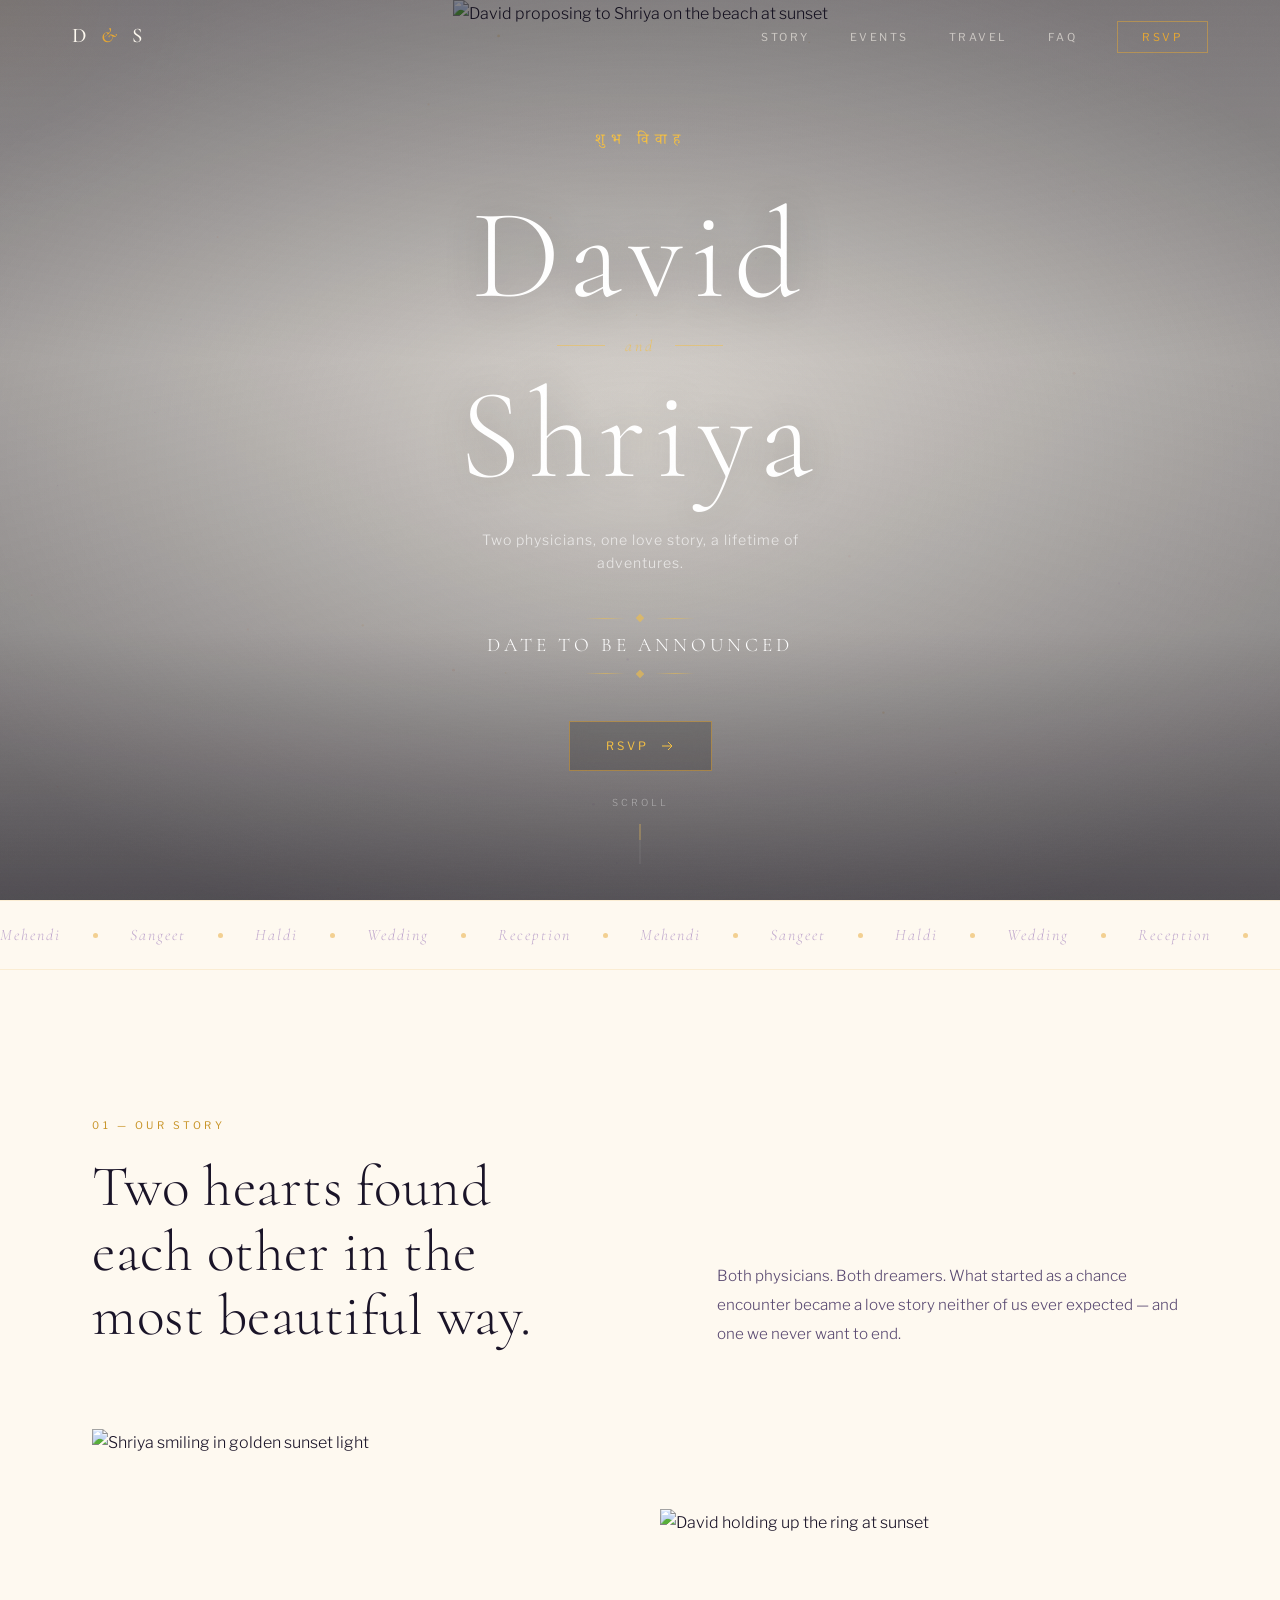
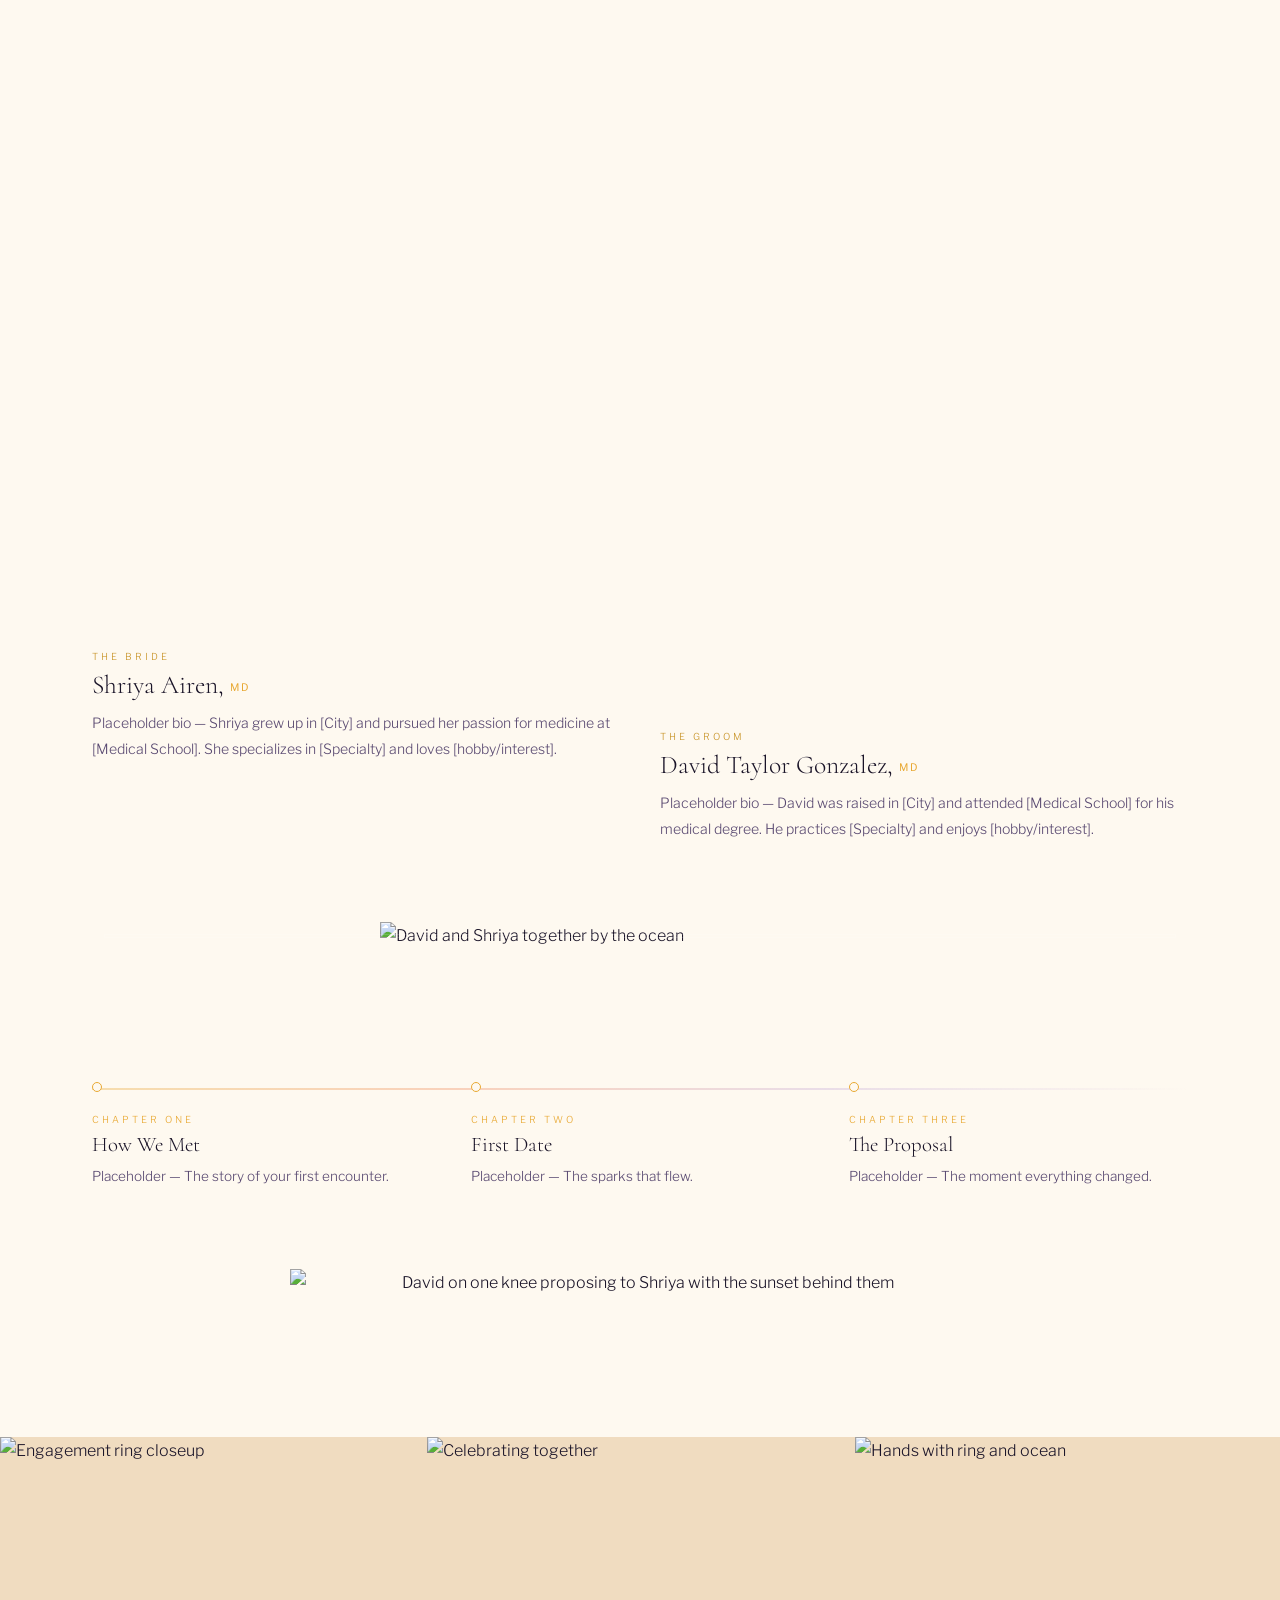
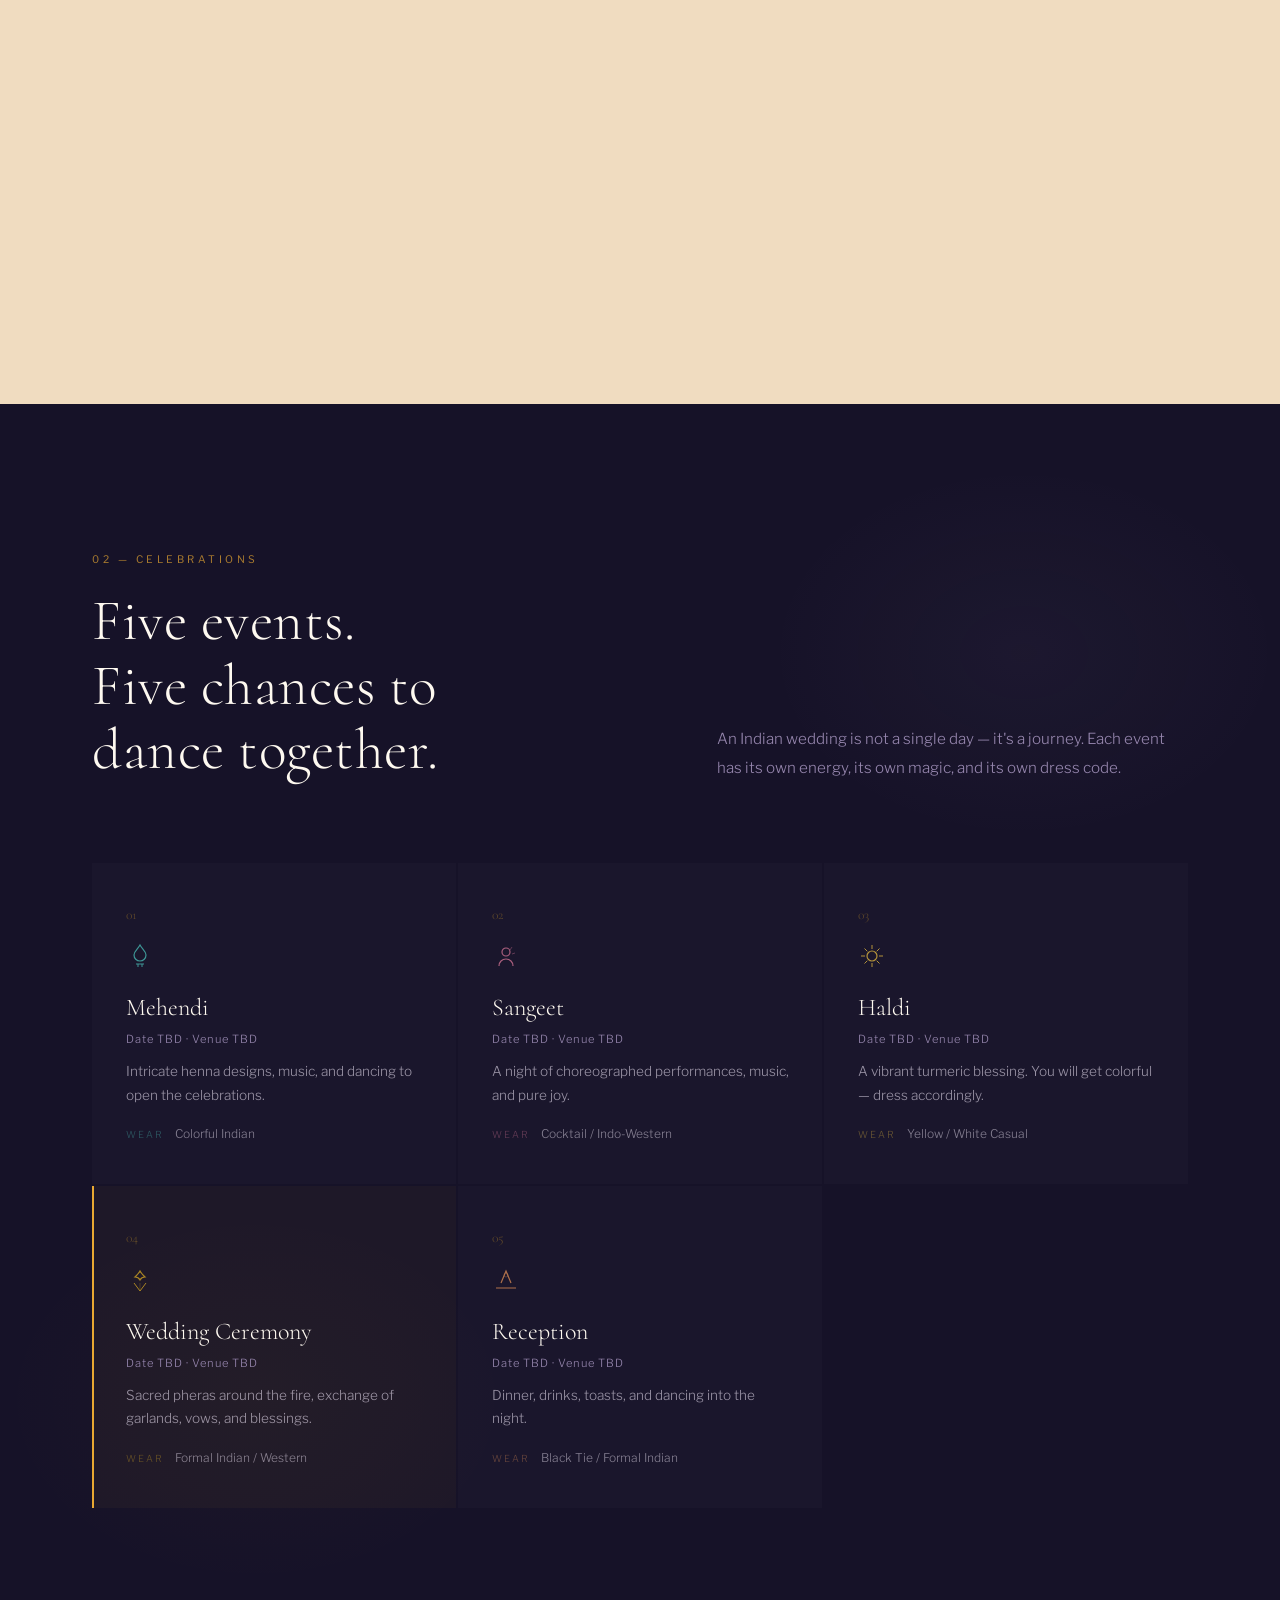
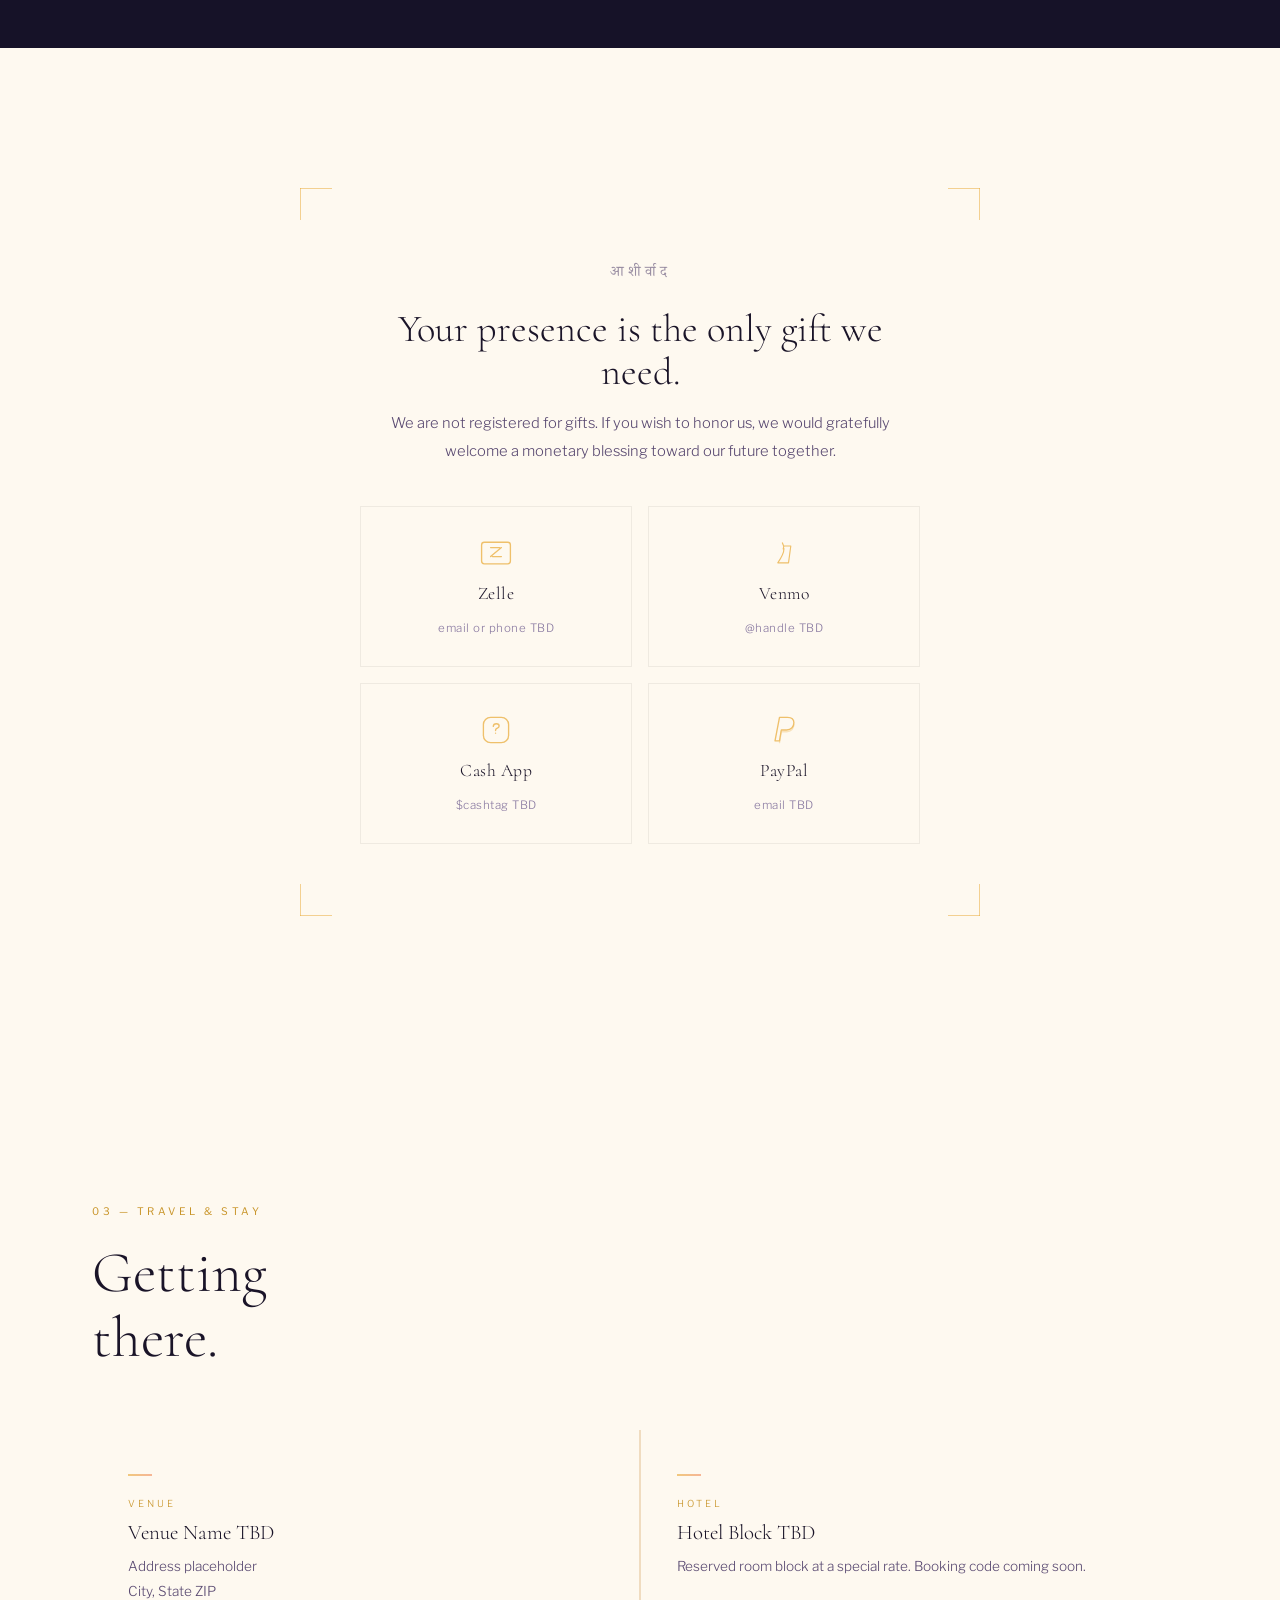
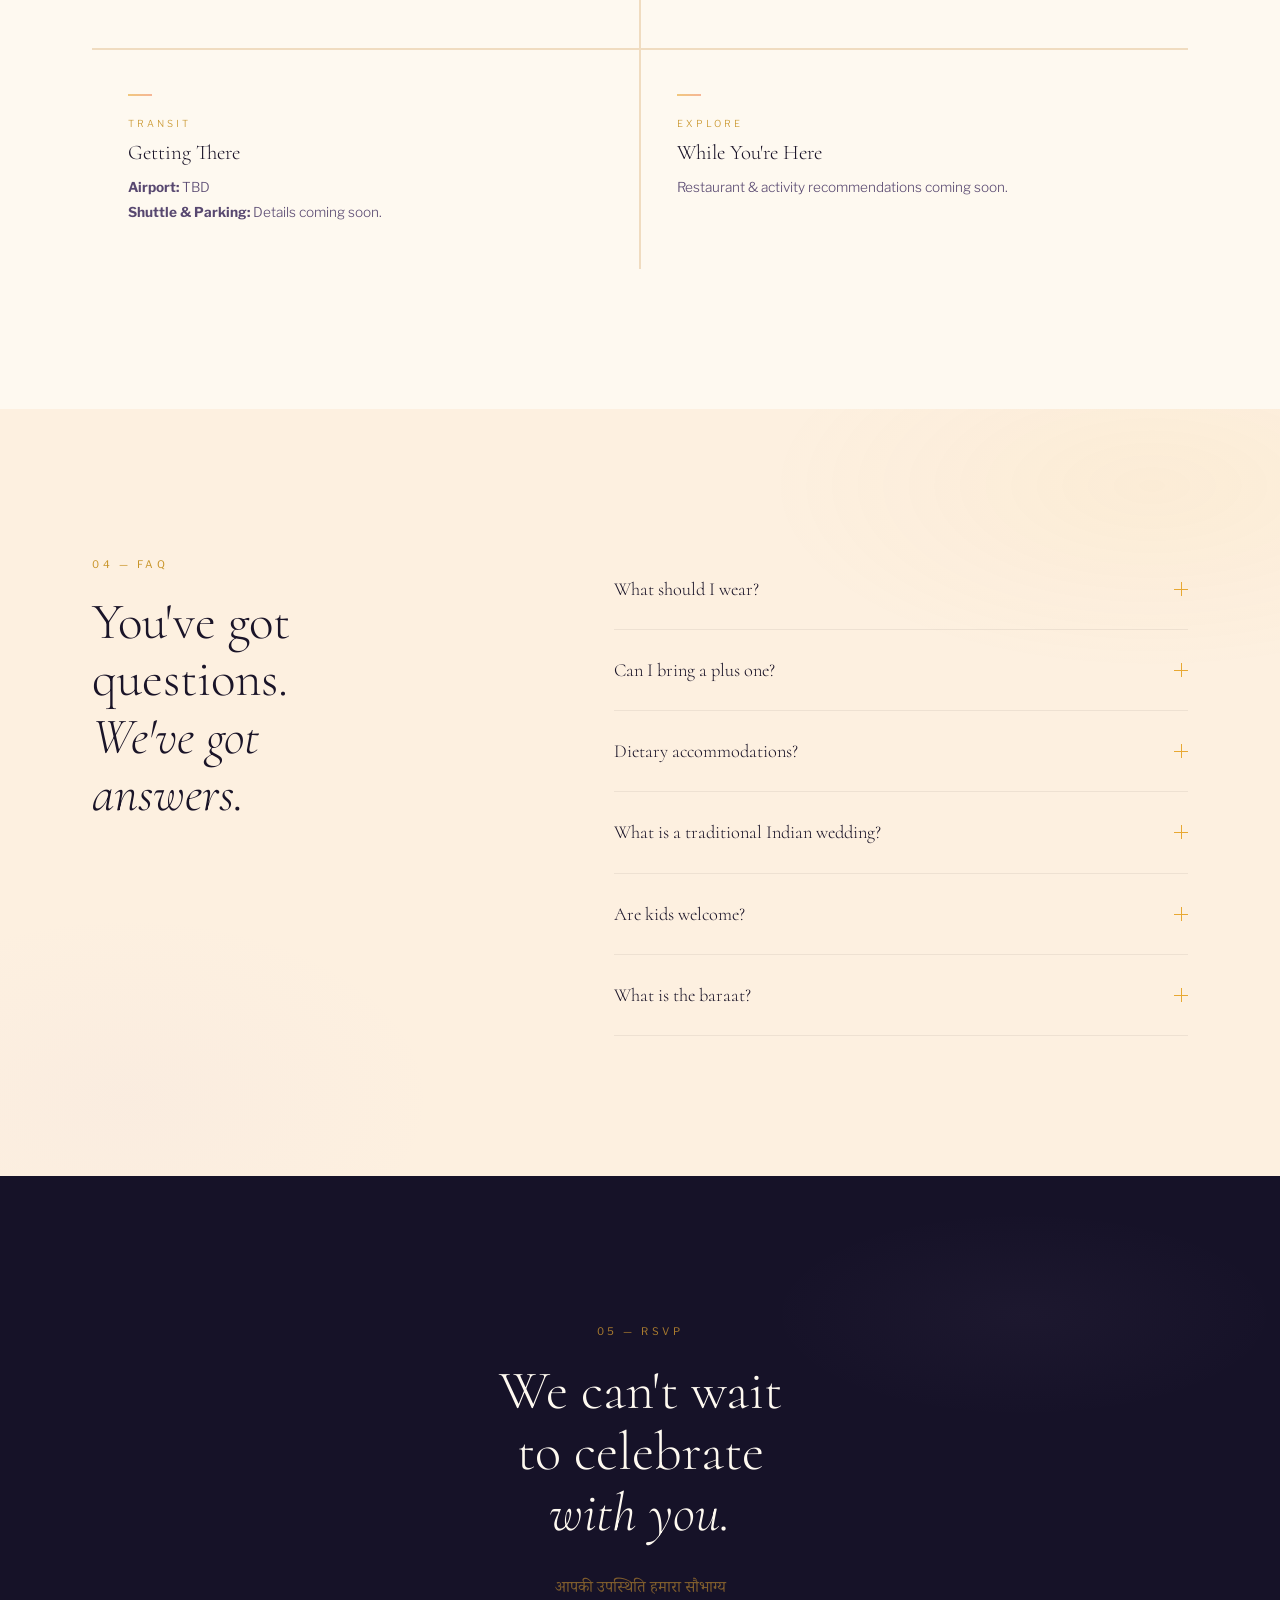
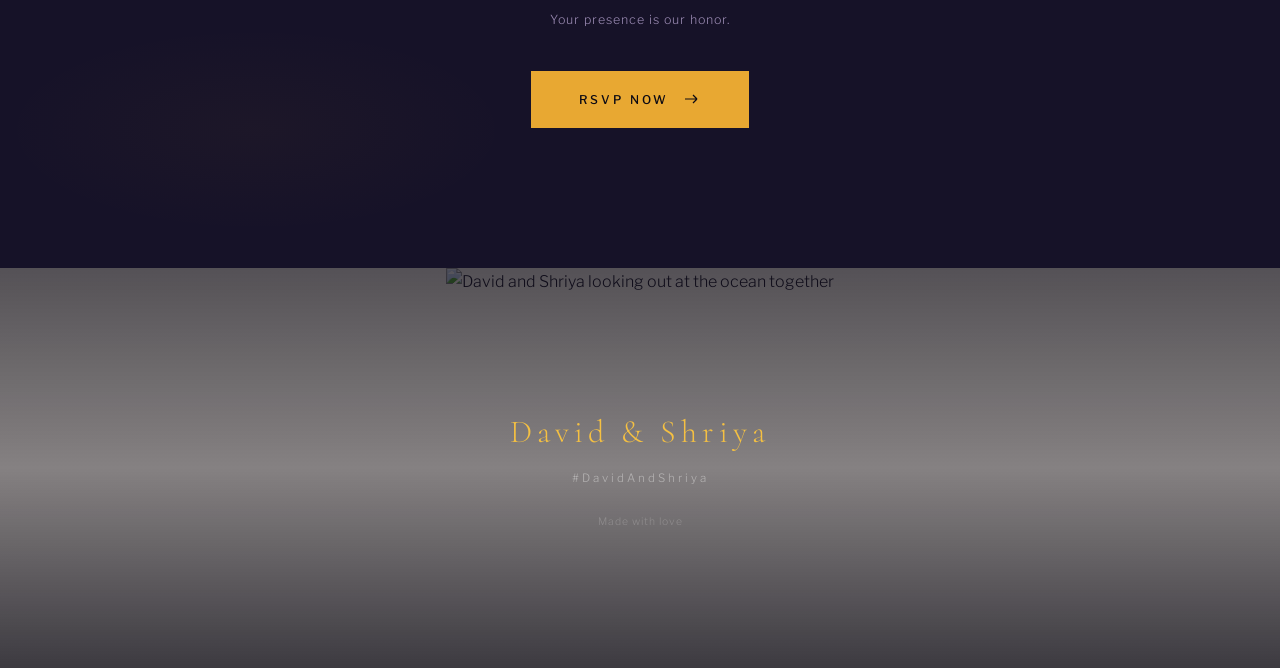
==== commit 2ff91943: "Replace gift section bg with payment method icons Removed background photo, added Zelle/Venmo/Cash A" ====
--- a/index.html
+++ b/index.html
@@ -270,9 +270,6 @@
 
   <!-- Gift -->
   <section class="section section-gift">
-    <div class="gift-bg">
-      <img src="images/golden-hour.jpeg" alt="" class="gift-bg-img">
-    </div>
     <div class="container">
       <div class="gift-block sr">
         <div class="gift-border">
@@ -284,7 +281,29 @@
         <p class="gift-sanskrit devanagari">आशीर्वाद</p>
         <h2>Your presence is the only gift we need.</h2>
         <p>We are not registered for gifts. If you wish to honor us, we would gratefully welcome a monetary blessing toward our future together.</p>
-        <p class="gift-note">Details will be shared closer to the celebration.</p>
+
+        <div class="gift-methods">
+          <a href="#" class="gift-method" title="Zelle">
+            <svg class="gift-icon" viewBox="0 0 40 40" fill="none"><rect x="4" y="8" width="32" height="24" rx="3" stroke="currentColor" stroke-width="1.5"/><path d="M14 24l12-10M14 14h10M16 24h10" stroke="currentColor" stroke-width="1.5" stroke-linecap="round"/></svg>
+            <span class="gift-method-name">Zelle</span>
+            <span class="gift-method-handle">email or phone TBD</span>
+          </a>
+          <a href="#" class="gift-method" title="Venmo">
+            <svg class="gift-icon" viewBox="0 0 40 40" fill="none"><path d="M12 8c1.5 2.5 2 5 2 8 0 6-4.5 13-8 18h14l3-22h-9l-1 4" stroke="currentColor" stroke-width="1.5" stroke-linecap="round" stroke-linejoin="round" transform="translate(8,2) scale(0.85)"/></svg>
+            <span class="gift-method-name">Venmo</span>
+            <span class="gift-method-handle">@handle TBD</span>
+          </a>
+          <a href="#" class="gift-method" title="Cash App">
+            <svg class="gift-icon" viewBox="0 0 40 40" fill="none"><rect x="6" y="6" width="28" height="28" rx="8" stroke="currentColor" stroke-width="1.5"/><path d="M17 16c0-1.5 1.5-3 3.5-3s3 1 3 2.5c0 2-2 2.5-3 3-.8.5-1 1-1 2m0 3h.01" stroke="currentColor" stroke-width="1.5" stroke-linecap="round"/></svg>
+            <span class="gift-method-name">Cash App</span>
+            <span class="gift-method-handle">$cashtag TBD</span>
+          </a>
+          <a href="#" class="gift-method" title="PayPal">
+            <svg class="gift-icon" viewBox="0 0 40 40" fill="none"><path d="M15 32l2-12h6c5 0 8-4 8-8s-2-6-7-6h-9l-5 26h5z" stroke="currentColor" stroke-width="1.5" stroke-linecap="round" stroke-linejoin="round"/><path d="M13 32l2-12h6c5 0 8-4 8-8" stroke="currentColor" stroke-width="1.5" stroke-linecap="round" opacity="0.4" transform="translate(2,2)"/></svg>
+            <span class="gift-method-name">PayPal</span>
+            <span class="gift-method-handle">email TBD</span>
+          </a>
+        </div>
       </div>
     </div>
   </section>
--- a/css/style.css
+++ b/css/style.css
@@ -852,38 +852,17 @@
 
 /* --- Gift Section with Background Photo --- */
 .section-gift {
-  padding: 160px 0;
-  position: relative;
-  overflow: hidden;
-  min-height: 500px;
-  display: flex;
-  align-items: center;
-}
-
-.gift-bg {
-  position: absolute;
-  inset: 0;
-  z-index: 0;
-}
-
-.gift-bg-img {
-  width: 100%;
-  height: 100%;
-  object-fit: cover;
-  /* Shriya full body with sunset — keep her centered */
-  object-position: center 25%;
-  filter: brightness(0.35) saturate(0.8);
+  padding: 140px 0;
+  position: relative;
+  background: var(--cream);
 }
 
 .gift-block {
   text-align: center;
-  max-width: 600px;
+  max-width: 680px;
   margin: 0 auto;
   padding: 72px 60px;
   position: relative;
-  z-index: 2;
-  background: rgba(254, 249, 240, 0.92);
-  backdrop-filter: blur(12px);
 }
 
 .gift-border {
@@ -947,6 +926,66 @@
   font-size: 0.78rem;
   color: var(--sand-dark) !important;
   letter-spacing: 0.5px;
+}
+
+/* --- Payment Methods --- */
+.gift-methods {
+  display: grid;
+  grid-template-columns: 1fr 1fr;
+  gap: 16px;
+  margin-top: 40px;
+}
+
+.gift-method {
+  display: flex;
+  flex-direction: column;
+  align-items: center;
+  gap: 8px;
+  padding: 28px 20px;
+  border: 1px solid rgba(0, 0, 0, 0.06);
+  transition: all 0.3s ease;
+  text-align: center;
+}
+
+.gift-method:hover {
+  border-color: var(--gold);
+  background: rgba(232, 168, 50, 0.04);
+  transform: translateY(-2px);
+  box-shadow: 0 8px 24px rgba(232, 168, 50, 0.08);
+}
+
+.gift-icon {
+  width: 36px;
+  height: 36px;
+  color: var(--gold);
+  opacity: 0.7;
+  transition: opacity 0.3s ease;
+}
+
+.gift-method:hover .gift-icon {
+  opacity: 1;
+}
+
+.gift-method-name {
+  font-family: 'Cormorant', serif;
+  font-size: 1.1rem;
+  color: var(--text);
+  letter-spacing: 0.5px;
+}
+
+.gift-method-handle {
+  font-size: 0.72rem;
+  color: var(--text-light);
+  letter-spacing: 0.5px;
+}
+
+@media (max-width: 500px) {
+  .gift-methods {
+    grid-template-columns: 1fr;
+  }
+  .gift-block {
+    padding: 48px 24px;
+  }
 }
 
 /* --- Travel --- */
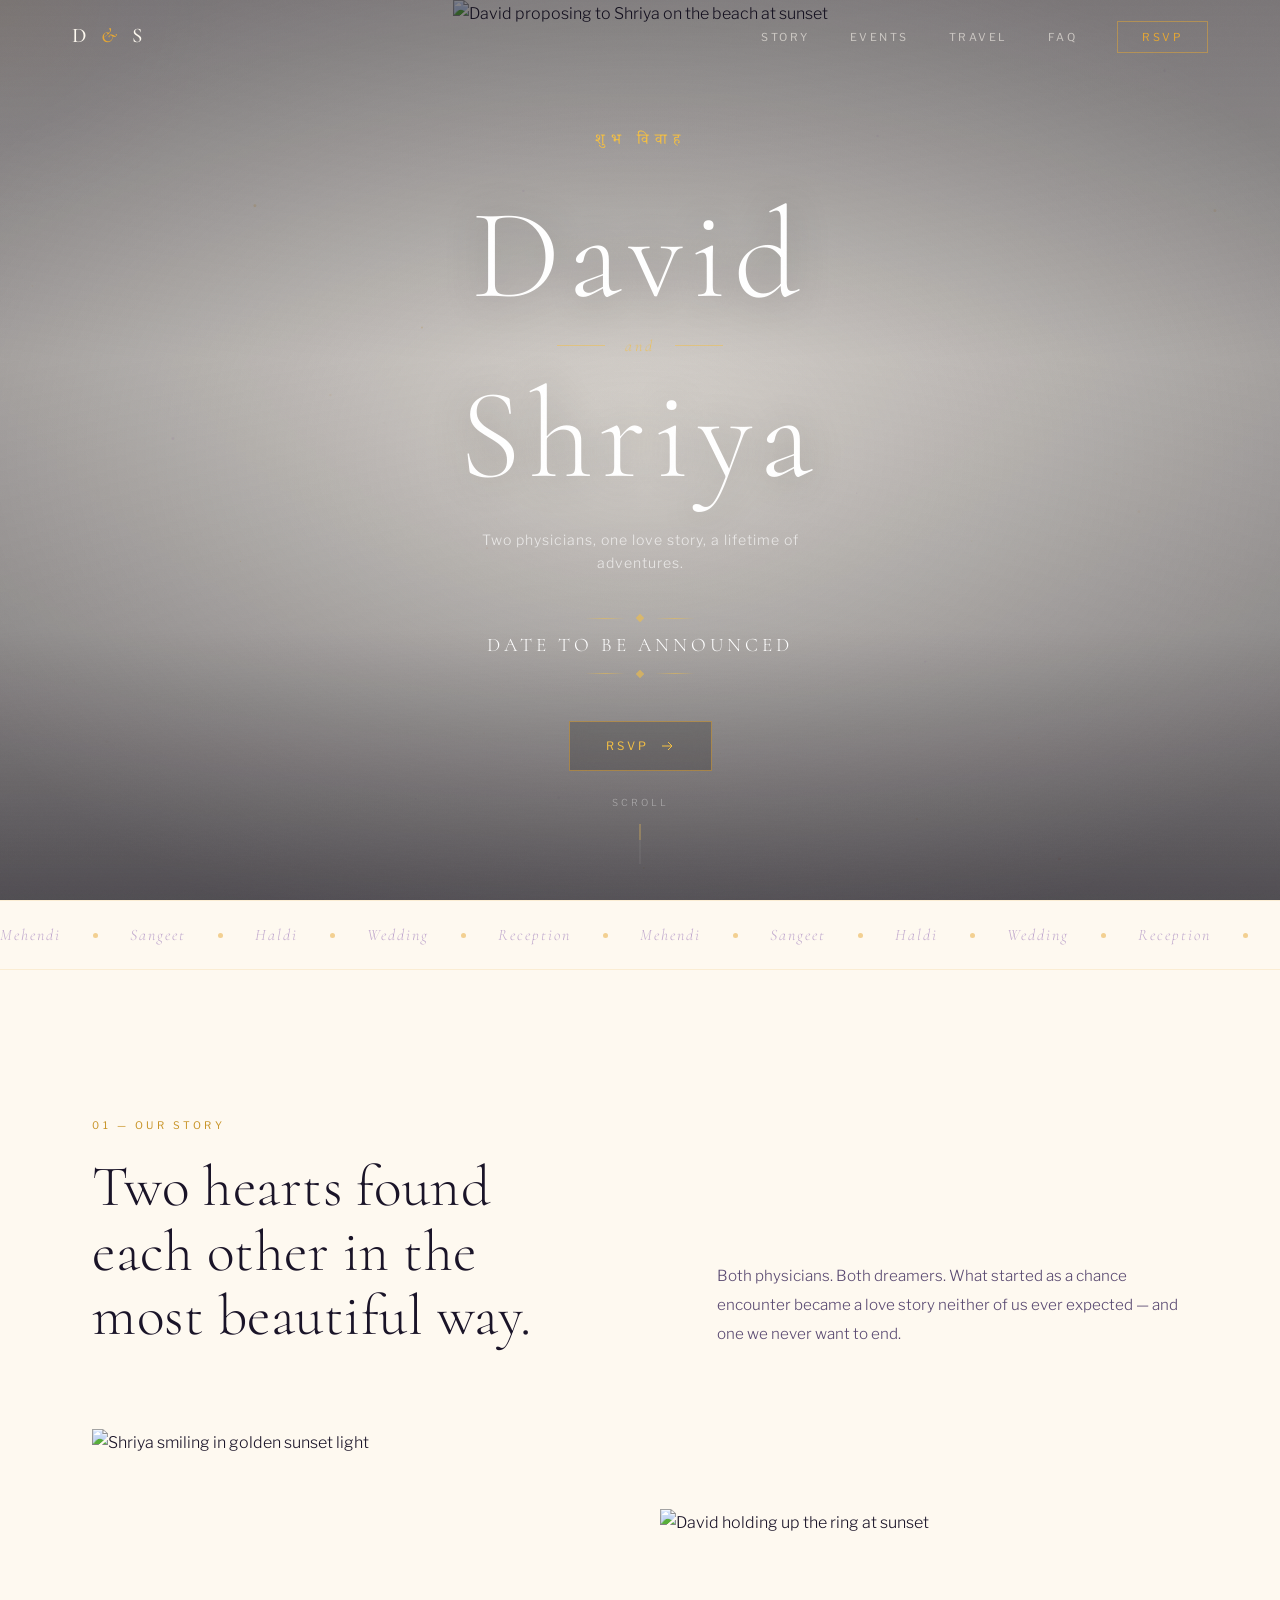
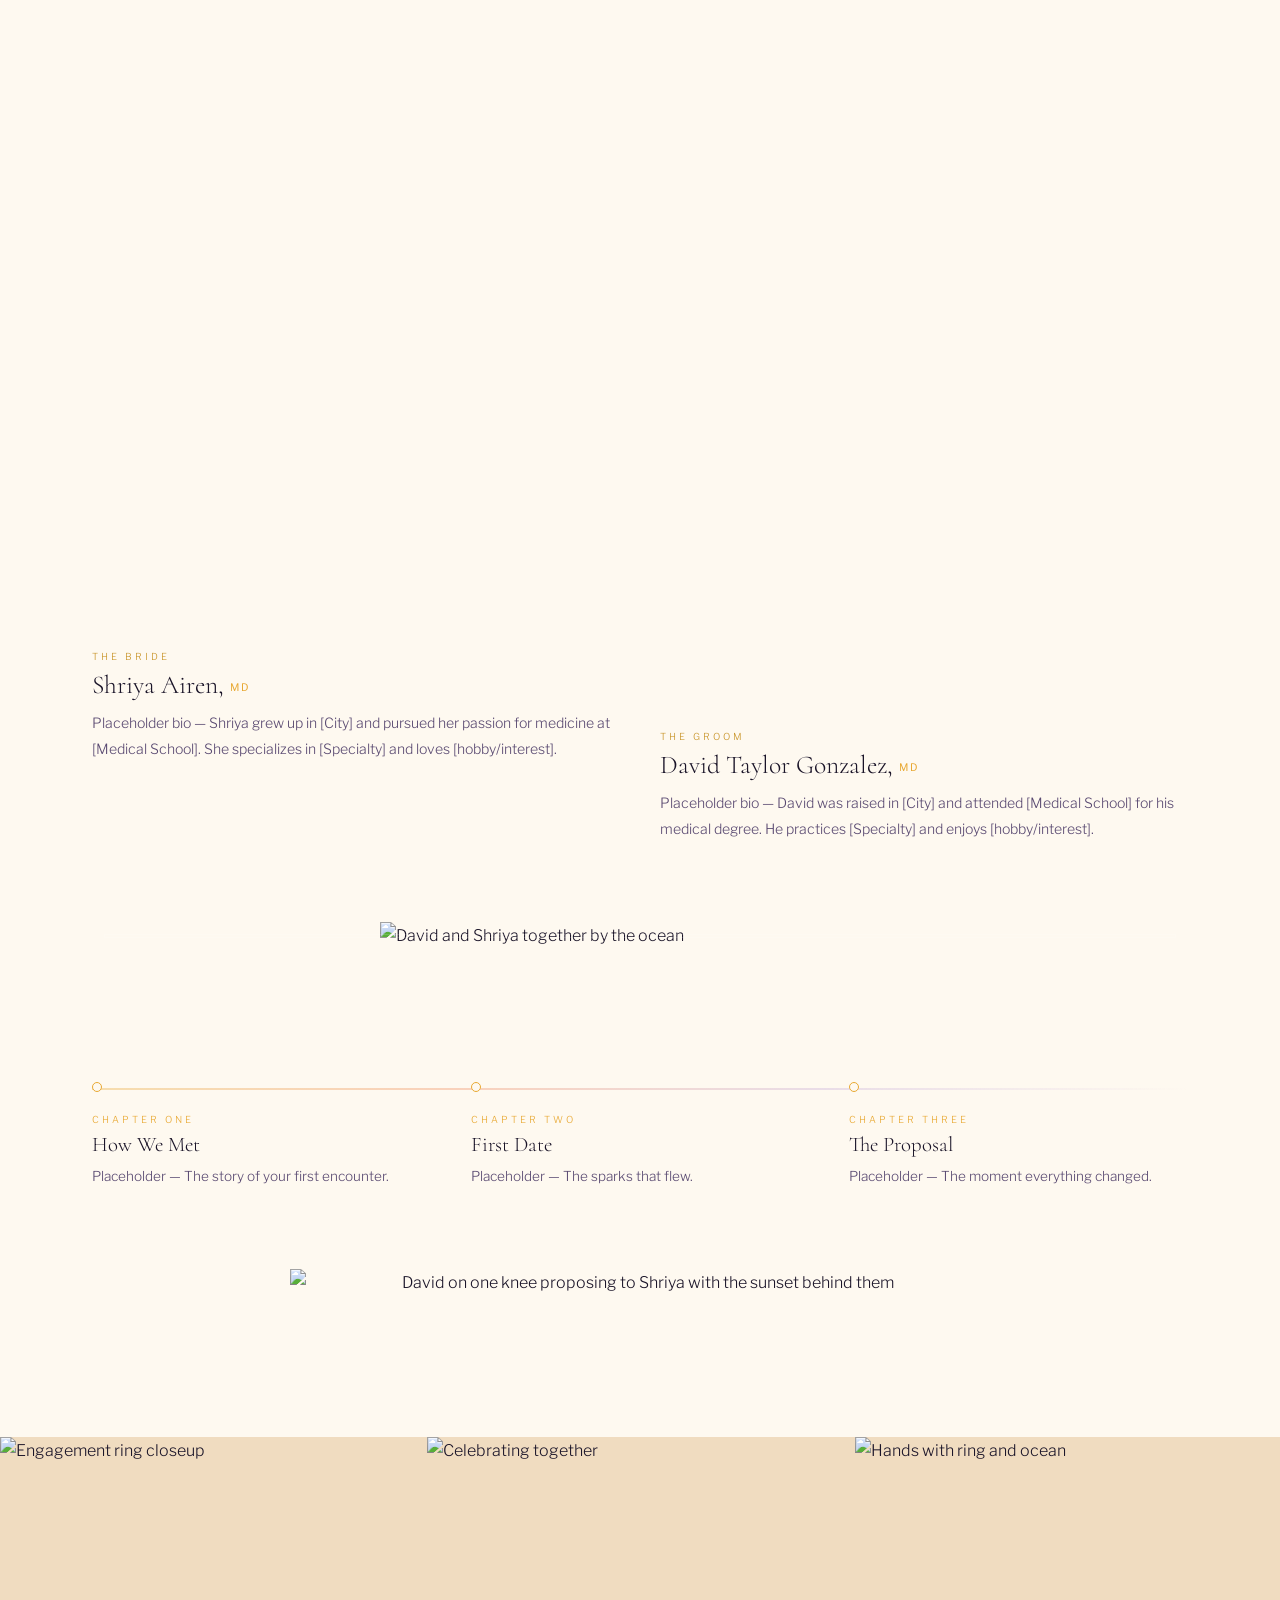
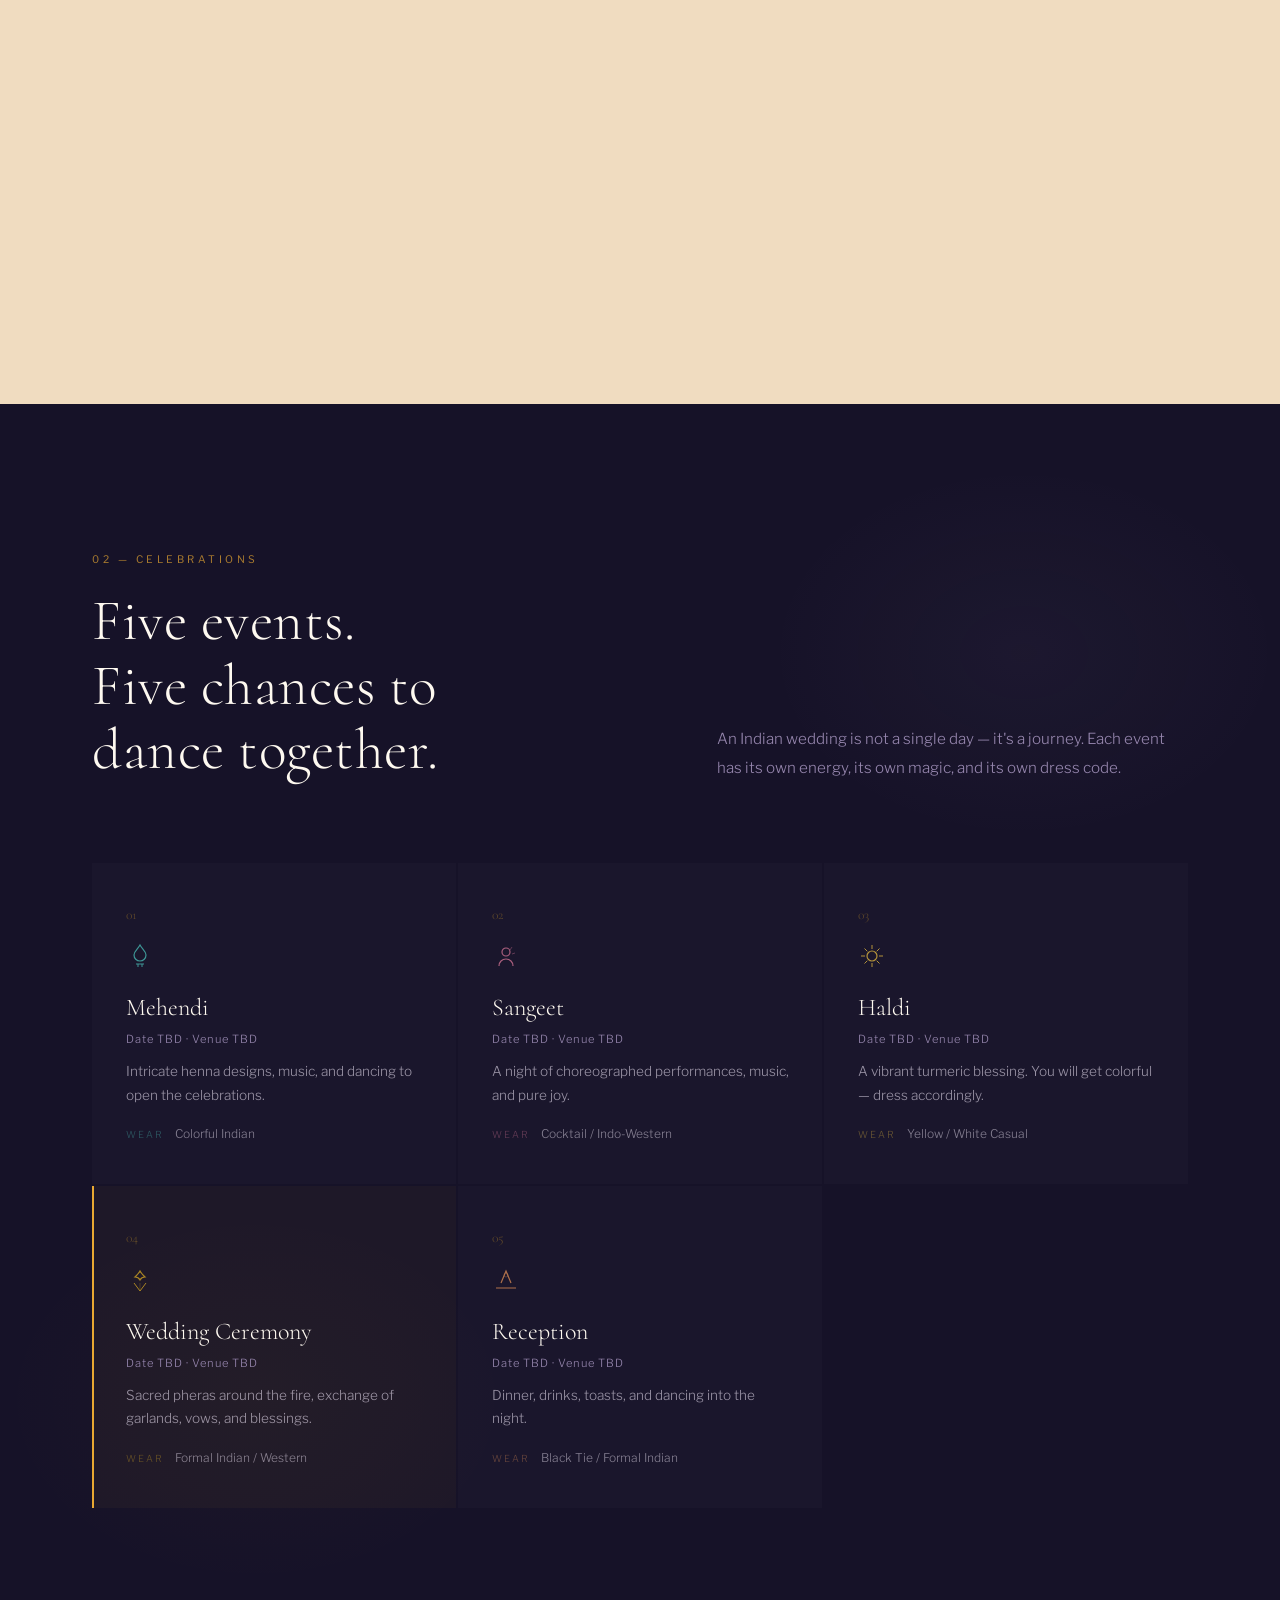
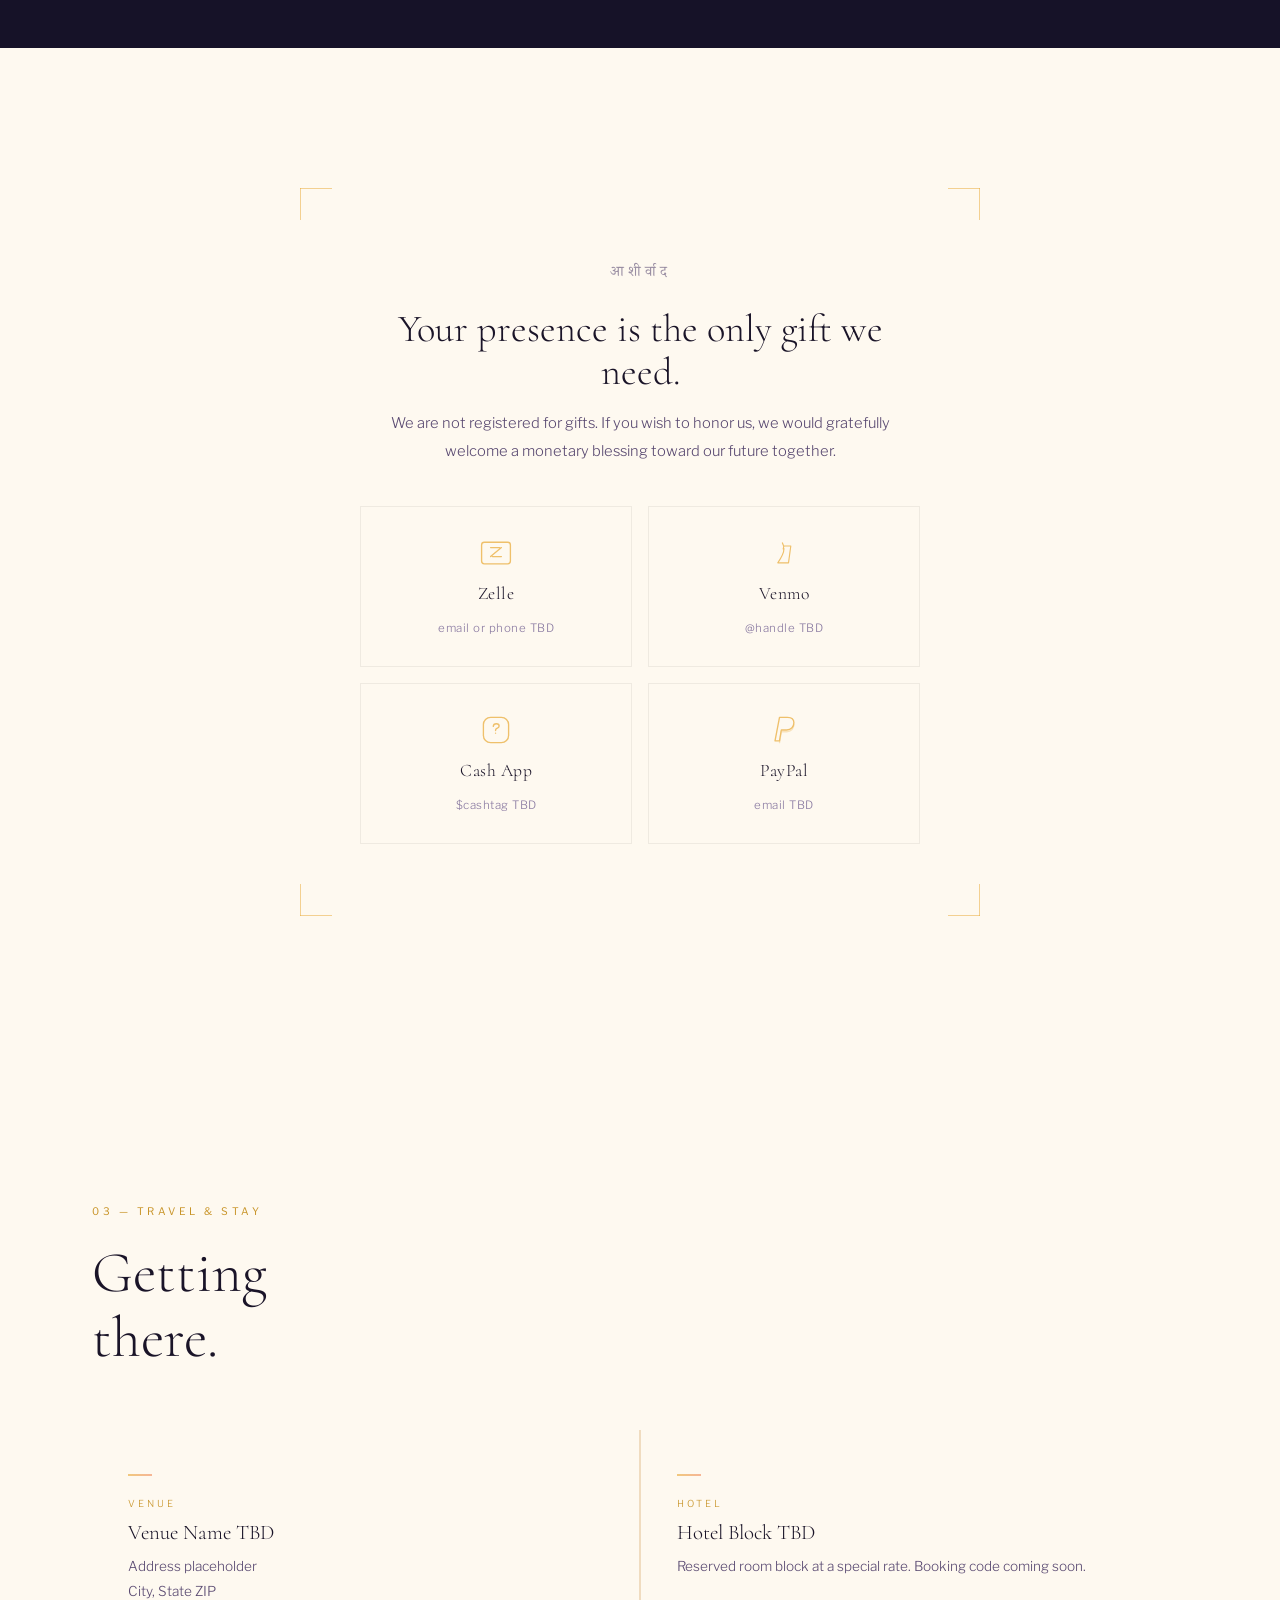
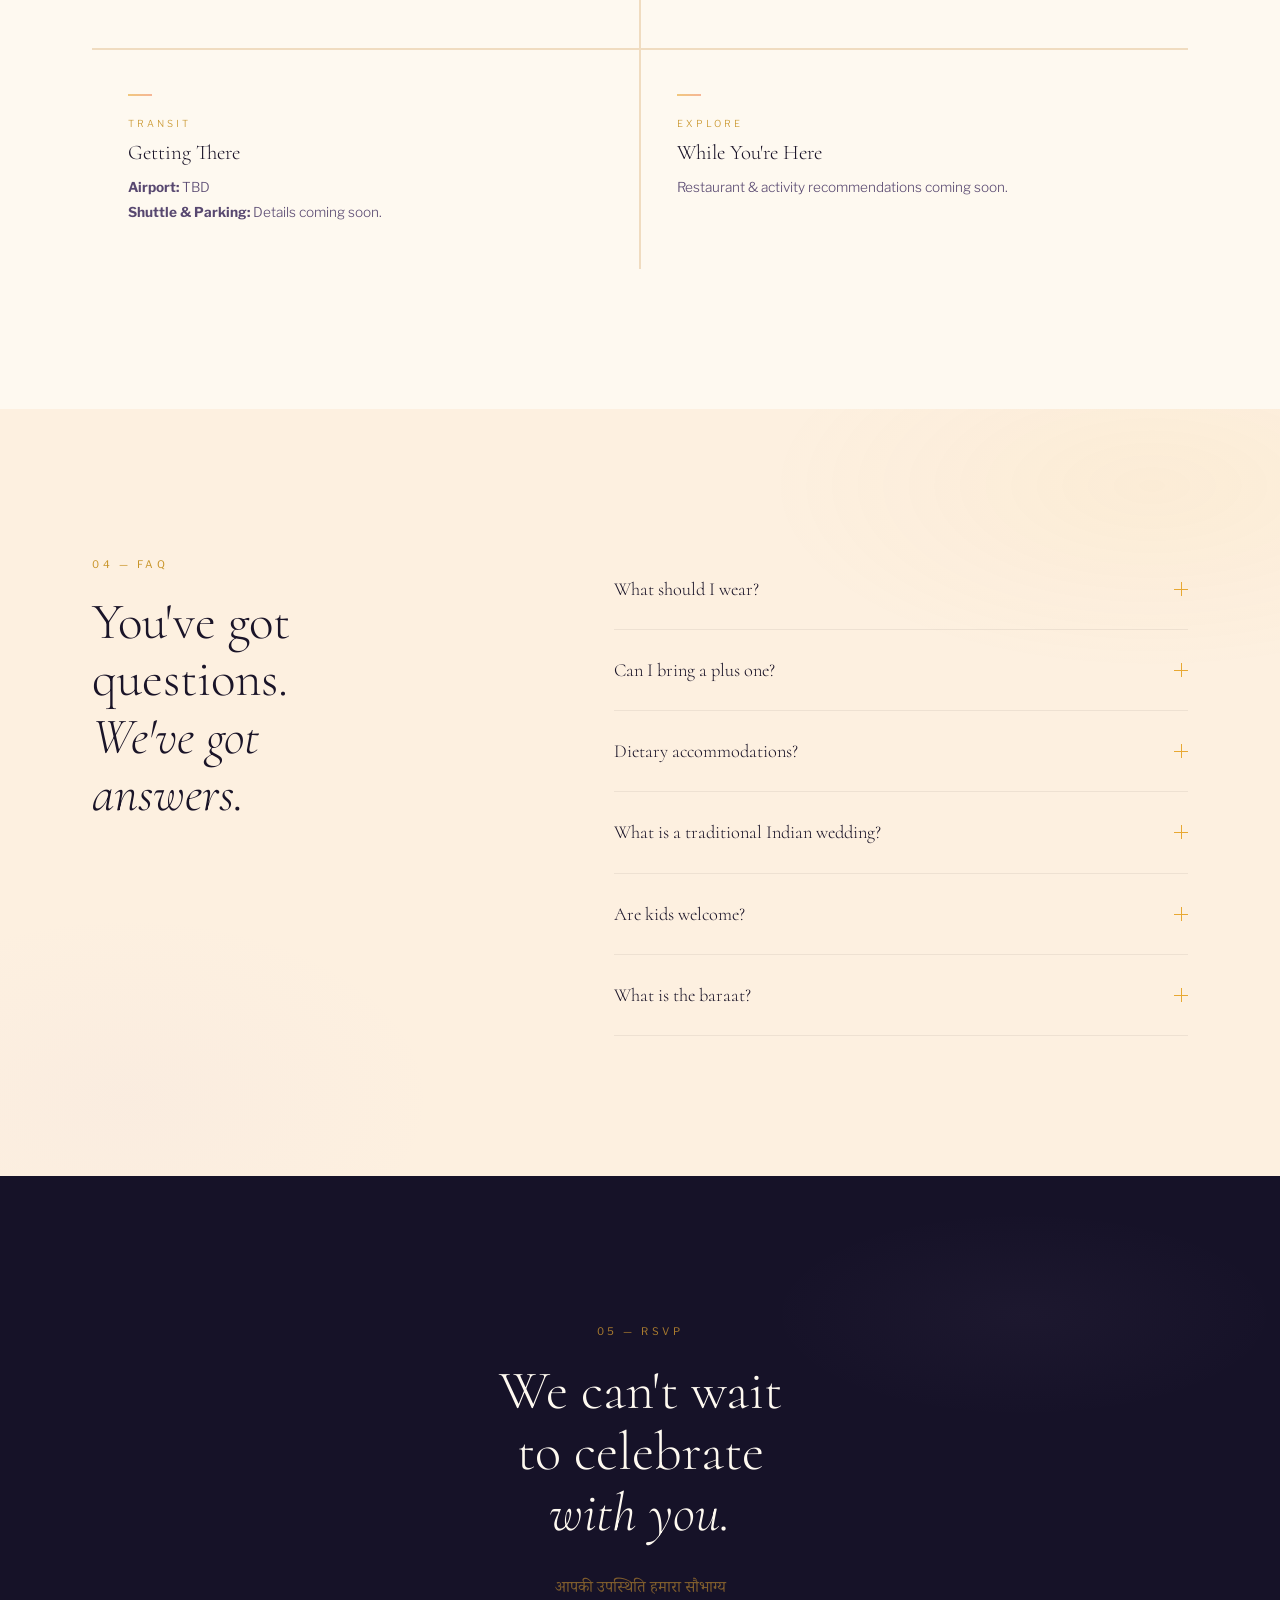
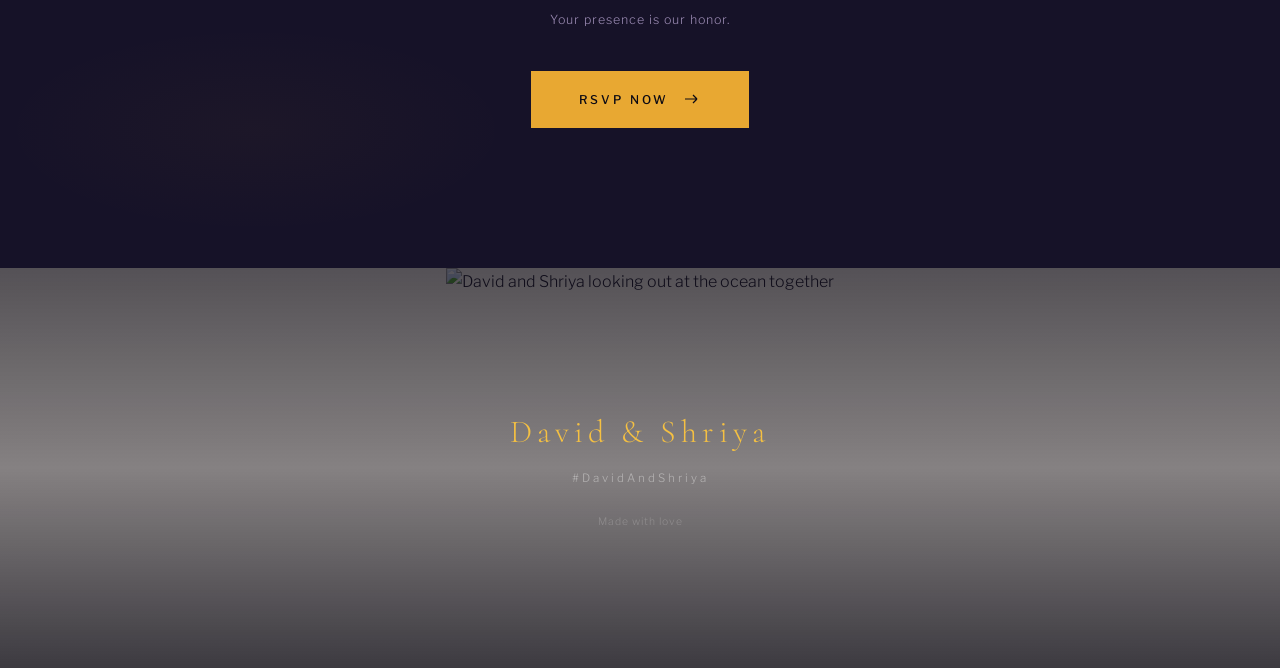
==== commit dbf8e6bf: "Add Open Graph meta tags for link previews Shows proposal photo, title, and description when sharing" ====
--- a/index.html
+++ b/index.html
@@ -9,6 +9,21 @@
   <link href="https://fonts.googleapis.com/css2?family=Cormorant:ital,wght@0,300;0,400;0,500;0,600;1,300;1,400;1,500&family=Libre+Franklin:wght@200;300;400;500&family=Noto+Serif+Devanagari:wght@300;400;500&display=swap" rel="stylesheet">
   <link rel="stylesheet" href="css/style.css">
   <link rel="icon" type="image/svg+xml" href="images/favicon.svg">
+
+  <!-- Open Graph / Link Preview -->
+  <meta property="og:title" content="David & Shriya are getting married">
+  <meta property="og:description" content="Join us for our wedding celebration. We can't wait to share this journey with you.">
+  <meta property="og:image" content="https://davidandshriya.com/images/proposal.jpeg">
+  <meta property="og:url" content="https://davidandshriya.com">
+  <meta property="og:type" content="website">
+
+  <!-- Twitter Card -->
+  <meta name="twitter:card" content="summary_large_image">
+  <meta name="twitter:title" content="David & Shriya are getting married">
+  <meta name="twitter:description" content="Join us for our wedding celebration.">
+  <meta name="twitter:image" content="https://davidandshriya.com/images/proposal.jpeg">
+
+  <meta name="description" content="David Taylor Gonzalez & Shriya Airen invite you to celebrate their wedding.">
 </head>
 <body>
 
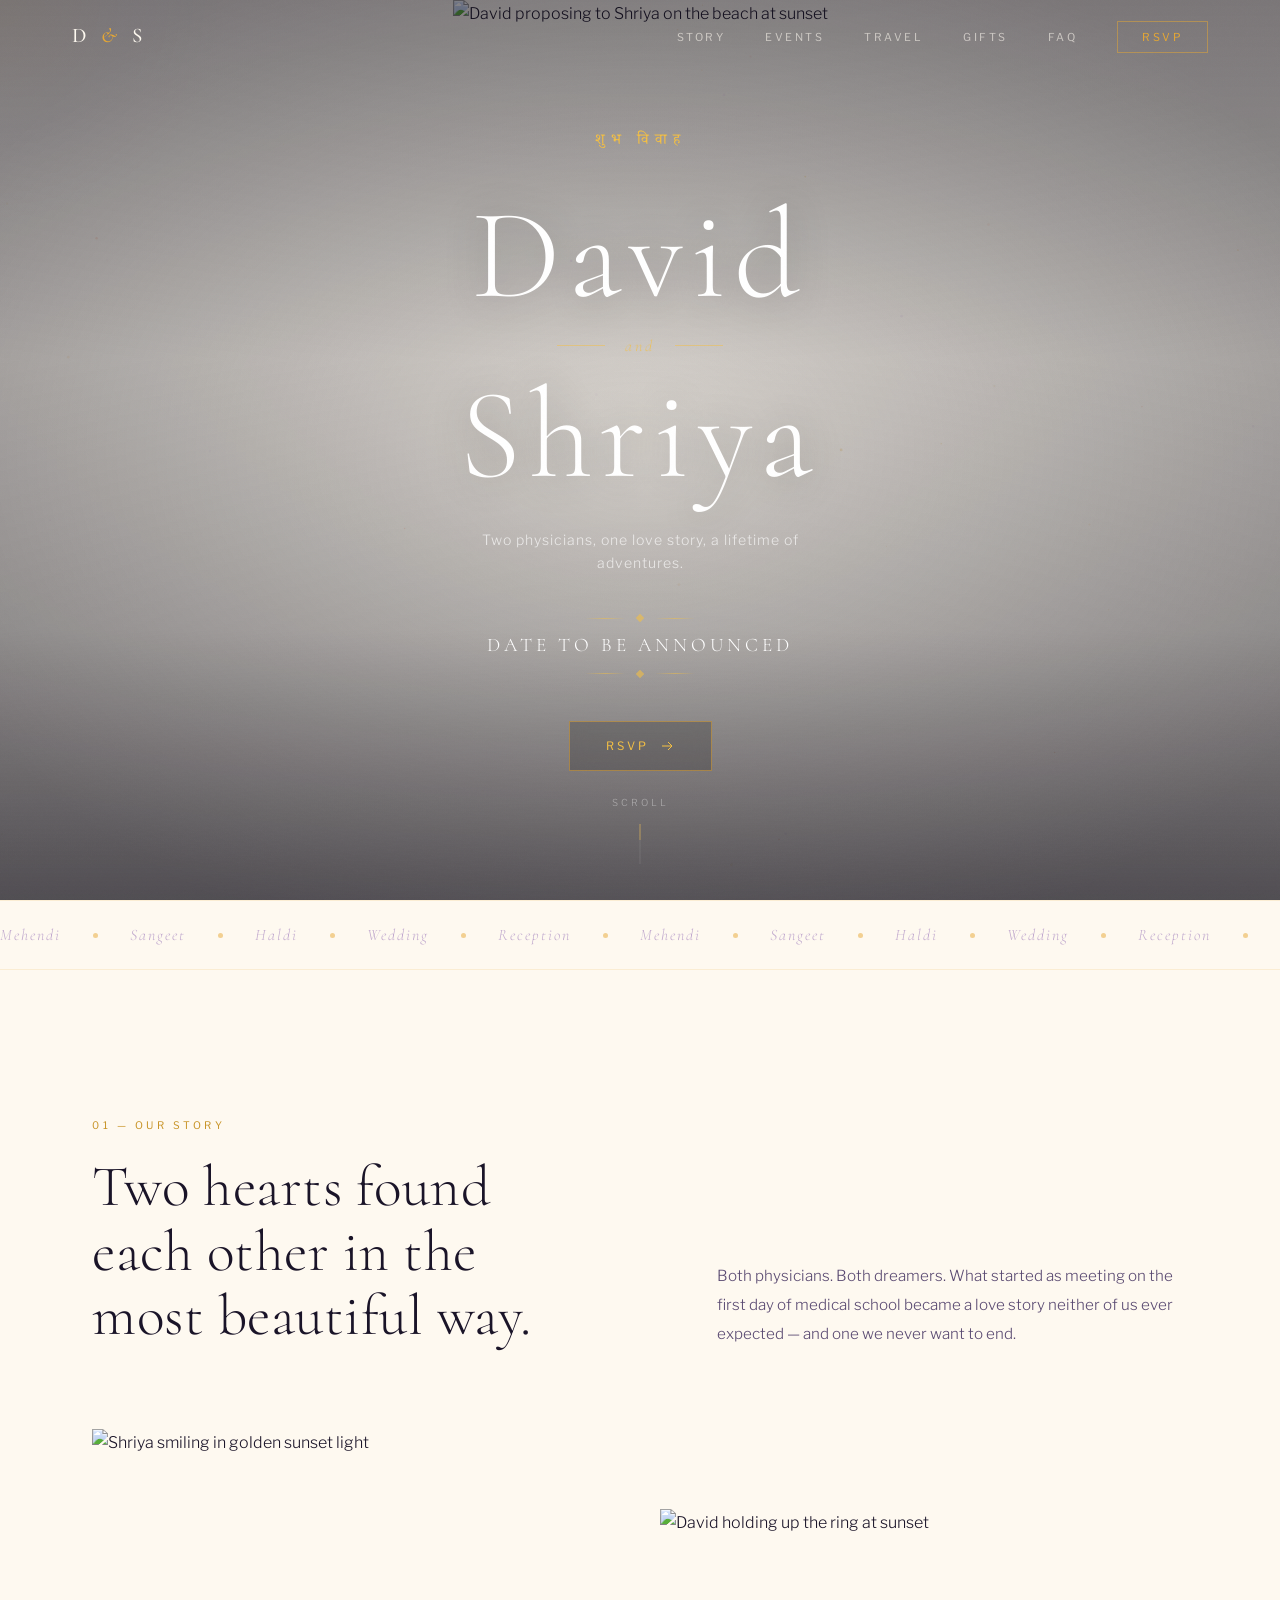
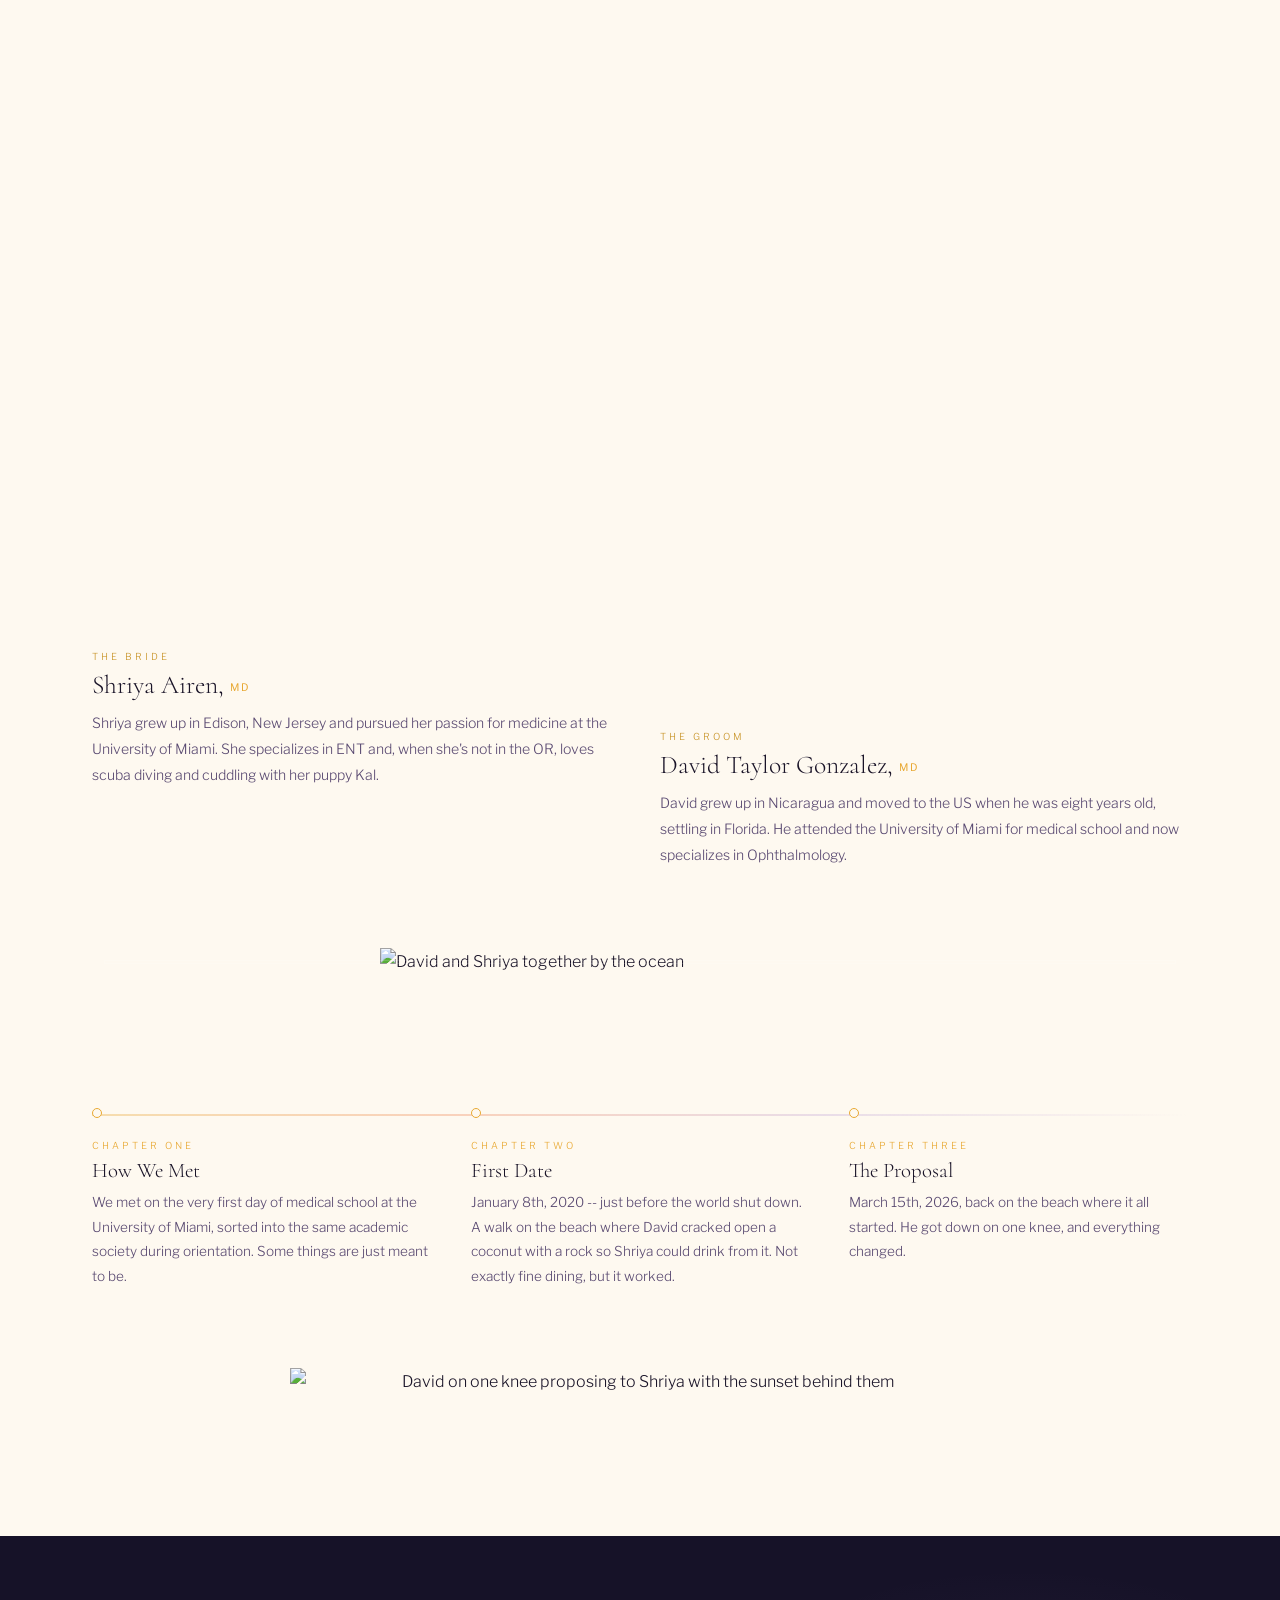
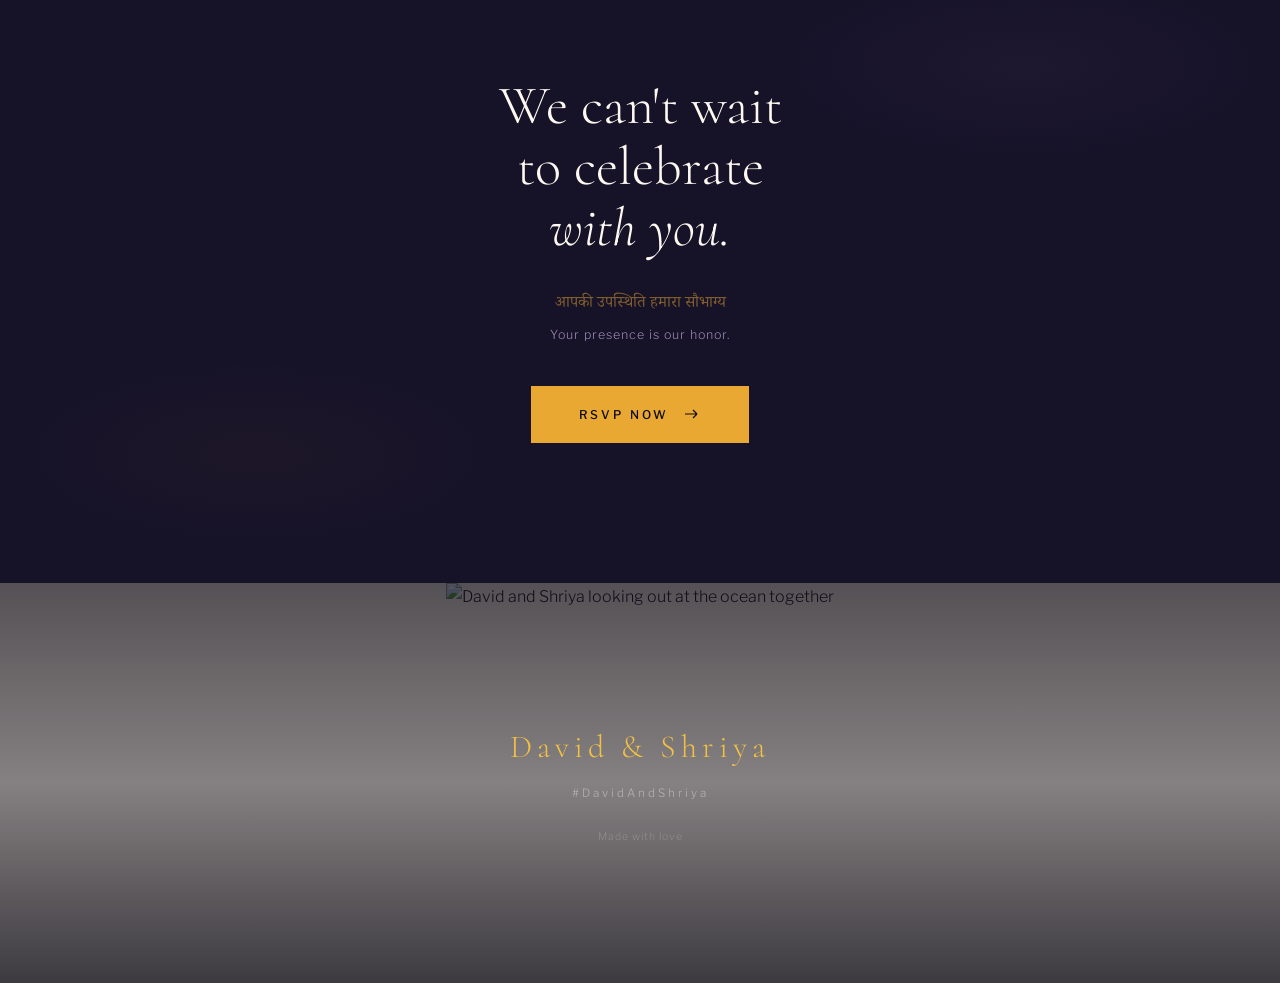
==== commit eab26170: "Split site into multi-page layout, add bios, timeline, guest list, and optimize images - Split Event" ====
--- a/index.html
+++ b/index.html
@@ -40,9 +40,10 @@
       </button>
       <ul class="nav-links" id="navLinks">
         <li><a href="#our-story">Story</a></li>
-        <li><a href="#events">Events</a></li>
-        <li><a href="#travel">Travel</a></li>
-        <li><a href="#faq">FAQ</a></li>
+        <li><a href="events.html">Events</a></li>
+        <li><a href="travel.html">Travel</a></li>
+        <li><a href="gifts.html">Gifts</a></li>
+        <li><a href="faq.html">FAQ</a></li>
         <li><a href="rsvp.html" class="nav-cta">RSVP</a></li>
       </ul>
     </div>
@@ -122,7 +123,7 @@
           <h2>Two hearts found<br>each other in the<br>most beautiful way.</h2>
         </div>
         <div class="split-header-right">
-          <p>Both physicians. Both dreamers. What started as a chance encounter became a love story neither of us ever expected — and one we never want to end.</p>
+          <p>Both physicians. Both dreamers. What started as meeting on the first day of medical school became a love story neither of us ever expected — and one we never want to end.</p>
         </div>
       </div>
 
@@ -135,7 +136,7 @@
           <div class="mosaic-info">
             <span class="mosaic-label">The Bride</span>
             <h3>Shriya Airen, <em>MD</em></h3>
-            <p>Placeholder bio — Shriya grew up in [City] and pursued her passion for medicine at [Medical School]. She specializes in [Specialty] and loves [hobby/interest].</p>
+            <p>Shriya grew up in Edison, New Jersey and pursued her passion for medicine at the University of Miami. She specializes in ENT and, when she's not in the OR, loves scuba diving and cuddling with her puppy Kal.</p>
           </div>
         </div>
         <div class="mosaic-card mosaic-right sr">
@@ -146,7 +147,7 @@
           <div class="mosaic-info">
             <span class="mosaic-label">The Groom</span>
             <h3>David Taylor Gonzalez, <em>MD</em></h3>
-            <p>Placeholder bio — David was raised in [City] and attended [Medical School] for his medical degree. He practices [Specialty] and enjoys [hobby/interest].</p>
+            <p>David grew up in Nicaragua and moved to the US when he was eight years old, settling in Florida. He attended the University of Miami for medical school and now specializes in Ophthalmology.</p>
           </div>
         </div>
       </div>
@@ -164,19 +165,19 @@
             <div class="h-timeline-dot"></div>
             <span class="h-timeline-label">Chapter One</span>
             <h4>How We Met</h4>
-            <p>Placeholder — The story of your first encounter.</p>
+            <p>We met on the very first day of medical school at the University of Miami, sorted into the same academic society during orientation. Some things are just meant to be.</p>
           </div>
           <div class="h-timeline-item sr">
             <div class="h-timeline-dot"></div>
             <span class="h-timeline-label">Chapter Two</span>
             <h4>First Date</h4>
-            <p>Placeholder — The sparks that flew.</p>
+            <p>January 8th, 2020 -- just before the world shut down. A walk on the beach where David cracked open a coconut with a rock so Shriya could drink from it. Not exactly fine dining, but it worked.</p>
           </div>
           <div class="h-timeline-item sr">
             <div class="h-timeline-dot"></div>
             <span class="h-timeline-label">Chapter Three</span>
             <h4>The Proposal</h4>
-            <p>Placeholder — The moment everything changed.</p>
+            <p>March 15th, 2026, back on the beach where it all started. He got down on one knee, and everything changed.</p>
           </div>
         </div>
       </div>
@@ -184,214 +185,6 @@
       <!-- Proposal photo -->
       <div class="story-proposal sr">
         <img src="images/proposal.jpeg" alt="David on one knee proposing to Shriya with the sunset behind them">
-      </div>
-    </div>
-  </section>
-
-  <!-- Ring Detail Band -->
-  <div class="photo-band">
-    <div class="photo-band-item">
-      <img src="images/ring-detail.jpeg" alt="Engagement ring closeup">
-    </div>
-    <div class="photo-band-item">
-      <img src="images/celebration.jpeg" alt="Celebrating together">
-    </div>
-    <div class="photo-band-item">
-      <img src="images/ring-hands.jpeg" alt="Hands with ring and ocean">
-    </div>
-  </div>
-
-  <!-- Events -->
-  <section class="section section-ink" id="events">
-    <div class="container">
-      <div class="split-header split-header-light">
-        <div class="split-header-left">
-          <span class="tag tag-light">02 — Celebrations</span>
-          <h2>Five events.<br>Five chances to<br>dance together.</h2>
-        </div>
-        <div class="split-header-right">
-          <p>An Indian wedding is not a single day — it's a journey. Each event has its own energy, its own magic, and its own dress code.</p>
-        </div>
-      </div>
-
-      <div class="event-cards">
-        <div class="event-card sr" style="--accent: #4ecdc4">
-          <div class="event-card-num">01</div>
-          <div class="event-card-icon">
-            <svg width="28" height="28" viewBox="0 0 28 28" fill="none"><path d="M14 3c-2 4-6 6-6 10a6 6 0 1012 0c0-4-4-6-6-10z" stroke="currentColor" stroke-width="1.2"/><path d="M10 22h8M12 22v3M16 22v3" stroke="currentColor" stroke-width="1"/></svg>
-          </div>
-          <h3>Mehendi</h3>
-          <p class="event-card-meta">Date TBD &middot; Venue TBD</p>
-          <p>Intricate henna designs, music, and dancing to open the celebrations.</p>
-          <div class="event-card-attire">
-            <span>Wear</span> Colorful Indian
-          </div>
-        </div>
-
-        <div class="event-card sr" style="--accent: #e87ea1">
-          <div class="event-card-num">02</div>
-          <div class="event-card-icon">
-            <svg width="28" height="28" viewBox="0 0 28 28" fill="none"><circle cx="14" cy="10" r="4" stroke="currentColor" stroke-width="1.2"/><path d="M7 24c0-4 3-7 7-7s7 3 7 7" stroke="currentColor" stroke-width="1.2"/><path d="M18 8l2-3M20 12l3-1" stroke="currentColor" stroke-width="1" opacity="0.5"/></svg>
-          </div>
-          <h3>Sangeet</h3>
-          <p class="event-card-meta">Date TBD &middot; Venue TBD</p>
-          <p>A night of choreographed performances, music, and pure joy.</p>
-          <div class="event-card-attire">
-            <span>Wear</span> Cocktail / Indo-Western
-          </div>
-        </div>
-
-        <div class="event-card sr" style="--accent: #f5c842">
-          <div class="event-card-num">03</div>
-          <div class="event-card-icon">
-            <svg width="28" height="28" viewBox="0 0 28 28" fill="none"><circle cx="14" cy="14" r="5" stroke="currentColor" stroke-width="1.2"/><path d="M14 3v4M14 21v4M3 14h4M21 14h4M6.5 6.5l2.8 2.8M18.7 18.7l2.8 2.8M6.5 21.5l2.8-2.8M18.7 9.3l2.8-2.8" stroke="currentColor" stroke-width="1"/></svg>
-          </div>
-          <h3>Haldi</h3>
-          <p class="event-card-meta">Date TBD &middot; Venue TBD</p>
-          <p>A vibrant turmeric blessing. You will get colorful — dress accordingly.</p>
-          <div class="event-card-attire">
-            <span>Wear</span> Yellow / White Casual
-          </div>
-        </div>
-
-        <div class="event-card event-card-main sr" style="--accent: #e6b422">
-          <div class="event-card-num">04</div>
-          <div class="event-card-icon">
-            <svg width="28" height="28" viewBox="0 0 28 28" fill="none"><path d="M14 5c-1 2-3 4-5 6 2 0 4 1 5 3 1-2 3-3 5-3-2-2-4-4-5-6z" stroke="currentColor" stroke-width="1.2"/><path d="M8 17l6 8 6-8" stroke="currentColor" stroke-width="1"/><path d="M14 17v8" stroke="currentColor" stroke-width="0.8" opacity="0.4"/></svg>
-          </div>
-          <h3>Wedding Ceremony</h3>
-          <p class="event-card-meta">Date TBD &middot; Venue TBD</p>
-          <p>Sacred pheras around the fire, exchange of garlands, vows, and blessings.</p>
-          <div class="event-card-attire">
-            <span>Wear</span> Formal Indian / Western
-          </div>
-        </div>
-
-        <div class="event-card sr" style="--accent: #f0985a">
-          <div class="event-card-num">05</div>
-          <div class="event-card-icon">
-            <svg width="28" height="28" viewBox="0 0 28 28" fill="none"><path d="M9 17l5-12 5 12" stroke="currentColor" stroke-width="1.2"/><path d="M4 22h20" stroke="currentColor" stroke-width="1"/><circle cx="14" cy="9" r="2" stroke="currentColor" stroke-width="0.8" opacity="0.5"/></svg>
-          </div>
-          <h3>Reception</h3>
-          <p class="event-card-meta">Date TBD &middot; Venue TBD</p>
-          <p>Dinner, drinks, toasts, and dancing into the night.</p>
-          <div class="event-card-attire">
-            <span>Wear</span> Black Tie / Formal Indian
-          </div>
-        </div>
-      </div>
-    </div>
-  </section>
-
-  <!-- Gift -->
-  <section class="section section-gift">
-    <div class="container">
-      <div class="gift-block sr">
-        <div class="gift-border">
-          <span class="gift-corner gift-tl"></span>
-          <span class="gift-corner gift-tr"></span>
-          <span class="gift-corner gift-bl"></span>
-          <span class="gift-corner gift-br"></span>
-        </div>
-        <p class="gift-sanskrit devanagari">आशीर्वाद</p>
-        <h2>Your presence is the only gift we need.</h2>
-        <p>We are not registered for gifts. If you wish to honor us, we would gratefully welcome a monetary blessing toward our future together.</p>
-
-        <div class="gift-methods">
-          <a href="#" class="gift-method" title="Zelle">
-            <svg class="gift-icon" viewBox="0 0 40 40" fill="none"><rect x="4" y="8" width="32" height="24" rx="3" stroke="currentColor" stroke-width="1.5"/><path d="M14 24l12-10M14 14h10M16 24h10" stroke="currentColor" stroke-width="1.5" stroke-linecap="round"/></svg>
-            <span class="gift-method-name">Zelle</span>
-            <span class="gift-method-handle">email or phone TBD</span>
-          </a>
-          <a href="#" class="gift-method" title="Venmo">
-            <svg class="gift-icon" viewBox="0 0 40 40" fill="none"><path d="M12 8c1.5 2.5 2 5 2 8 0 6-4.5 13-8 18h14l3-22h-9l-1 4" stroke="currentColor" stroke-width="1.5" stroke-linecap="round" stroke-linejoin="round" transform="translate(8,2) scale(0.85)"/></svg>
-            <span class="gift-method-name">Venmo</span>
-            <span class="gift-method-handle">@handle TBD</span>
-          </a>
-          <a href="#" class="gift-method" title="Cash App">
-            <svg class="gift-icon" viewBox="0 0 40 40" fill="none"><rect x="6" y="6" width="28" height="28" rx="8" stroke="currentColor" stroke-width="1.5"/><path d="M17 16c0-1.5 1.5-3 3.5-3s3 1 3 2.5c0 2-2 2.5-3 3-.8.5-1 1-1 2m0 3h.01" stroke="currentColor" stroke-width="1.5" stroke-linecap="round"/></svg>
-            <span class="gift-method-name">Cash App</span>
-            <span class="gift-method-handle">$cashtag TBD</span>
-          </a>
-          <a href="#" class="gift-method" title="PayPal">
-            <svg class="gift-icon" viewBox="0 0 40 40" fill="none"><path d="M15 32l2-12h6c5 0 8-4 8-8s-2-6-7-6h-9l-5 26h5z" stroke="currentColor" stroke-width="1.5" stroke-linecap="round" stroke-linejoin="round"/><path d="M13 32l2-12h6c5 0 8-4 8-8" stroke="currentColor" stroke-width="1.5" stroke-linecap="round" opacity="0.4" transform="translate(2,2)"/></svg>
-            <span class="gift-method-name">PayPal</span>
-            <span class="gift-method-handle">email TBD</span>
-          </a>
-        </div>
-      </div>
-    </div>
-  </section>
-
-  <!-- Travel -->
-  <section class="section" id="travel">
-    <div class="container">
-      <span class="tag">03 — Travel & Stay</span>
-      <h2 class="travel-headline">Getting<br>there.</h2>
-
-      <div class="travel-cards">
-        <div class="travel-card sr">
-          <div class="travel-card-accent"></div>
-          <span class="travel-card-tag">Venue</span>
-          <h3>Venue Name TBD</h3>
-          <p>Address placeholder<br>City, State ZIP</p>
-        </div>
-        <div class="travel-card sr">
-          <div class="travel-card-accent"></div>
-          <span class="travel-card-tag">Hotel</span>
-          <h3>Hotel Block TBD</h3>
-          <p>Reserved room block at a special rate. Booking code coming soon.</p>
-        </div>
-        <div class="travel-card sr">
-          <div class="travel-card-accent"></div>
-          <span class="travel-card-tag">Transit</span>
-          <h3>Getting There</h3>
-          <p><strong>Airport:</strong> TBD<br><strong>Shuttle & Parking:</strong> Details coming soon.</p>
-        </div>
-        <div class="travel-card sr">
-          <div class="travel-card-accent"></div>
-          <span class="travel-card-tag">Explore</span>
-          <h3>While You're Here</h3>
-          <p>Restaurant & activity recommendations coming soon.</p>
-        </div>
-      </div>
-    </div>
-  </section>
-
-  <!-- FAQ -->
-  <section class="section section-warm" id="faq">
-    <div class="container">
-      <div class="faq-layout">
-        <div class="faq-left">
-          <span class="tag">04 — FAQ</span>
-          <h2>You've got<br>questions.<br><em>We've got<br>answers.</em></h2>
-        </div>
-        <div class="faq-right">
-          <details class="faq-item sr">
-            <summary><span>What should I wear?</span><span class="faq-plus"></span></summary>
-            <p>Each event has its own dress code listed above. For the ceremony, traditional Indian attire or Western formal wear are both welcome. For Mehendi and Sangeet, colorful and festive outfits are encouraged. Please avoid wearing white or black to the ceremony.</p>
-          </details>
-          <details class="faq-item sr">
-            <summary><span>Can I bring a plus one?</span><span class="faq-plus"></span></summary>
-            <p>Due to venue capacity, we can only accommodate guests listed on the invitation. Please refer to your invitation for details.</p>
-          </details>
-          <details class="faq-item sr">
-            <summary><span>Dietary accommodations?</span><span class="faq-plus"></span></summary>
-            <p>Yes! Our menu includes vegetarian, vegan, and non-vegetarian options. Note any allergies or restrictions when you RSVP.</p>
-          </details>
-          <details class="faq-item sr">
-            <summary><span>What is a traditional Indian wedding?</span><span class="faq-plus"></span></summary>
-            <p>Our ceremony includes the baraat (groom's procession), varmala (garland exchange), pheras (circling the sacred fire), and sindoor & mangalsutra. Conducted in Sanskrit with English explanations so everyone can follow along.</p>
-          </details>
-          <details class="faq-item sr">
-            <summary><span>Are kids welcome?</span><span class="faq-plus"></span></summary>
-            <p>Absolutely. Include children's names when you RSVP so we can plan accordingly.</p>
-          </details>
-          <details class="faq-item sr">
-            <summary><span>What is the baraat?</span><span class="faq-plus"></span></summary>
-            <p>The groom's grand entrance procession with music, dancing, and sometimes a horse. It's one of the most fun parts — everyone is welcome to join.</p>
-          </details>
-        </div>
       </div>
     </div>
   </section>
@@ -400,7 +193,6 @@
   <section class="section section-ink" id="rsvp">
     <div class="container">
       <div class="rsvp-cta">
-        <span class="tag tag-light">05 — RSVP</span>
         <h2>We can't wait<br>to celebrate<br><em>with you.</em></h2>
         <div class="rsvp-hindi">
           <p class="devanagari">आपकी उपस्थिति हमारा सौभाग्य</p>
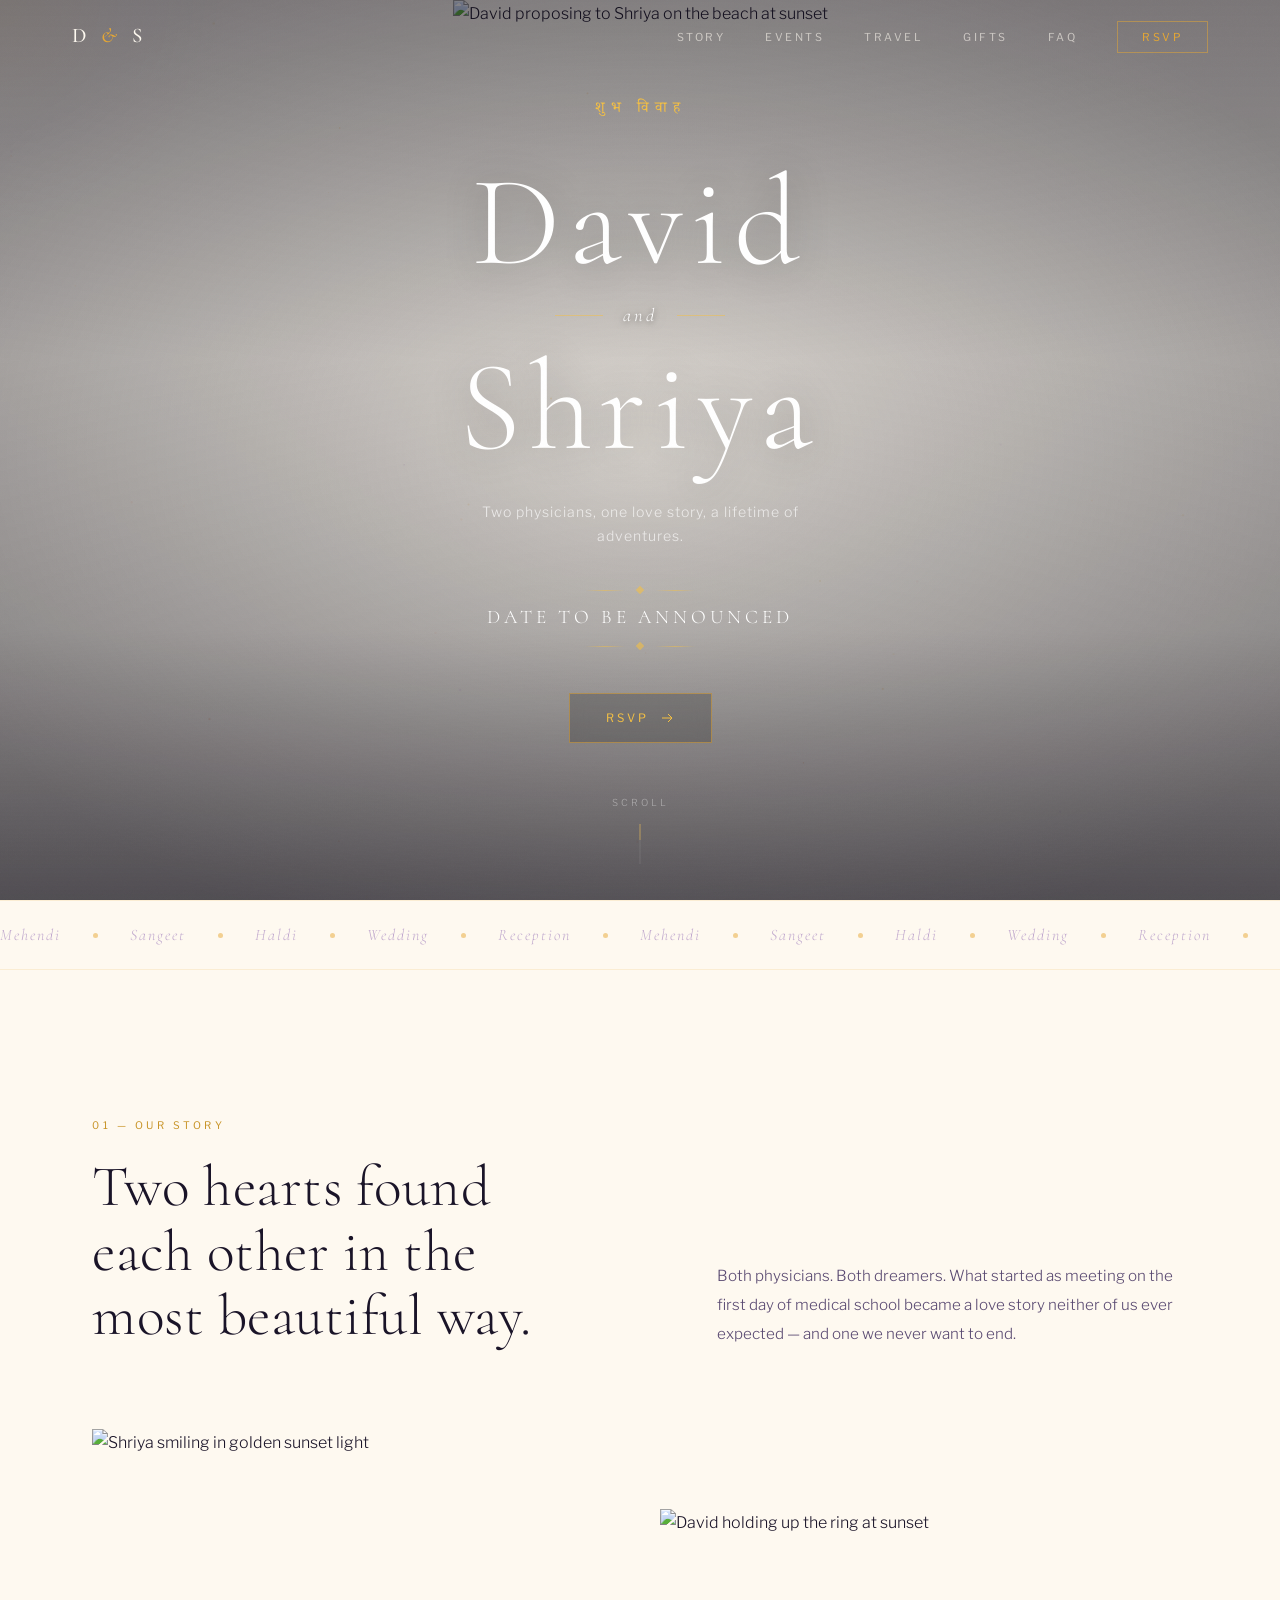
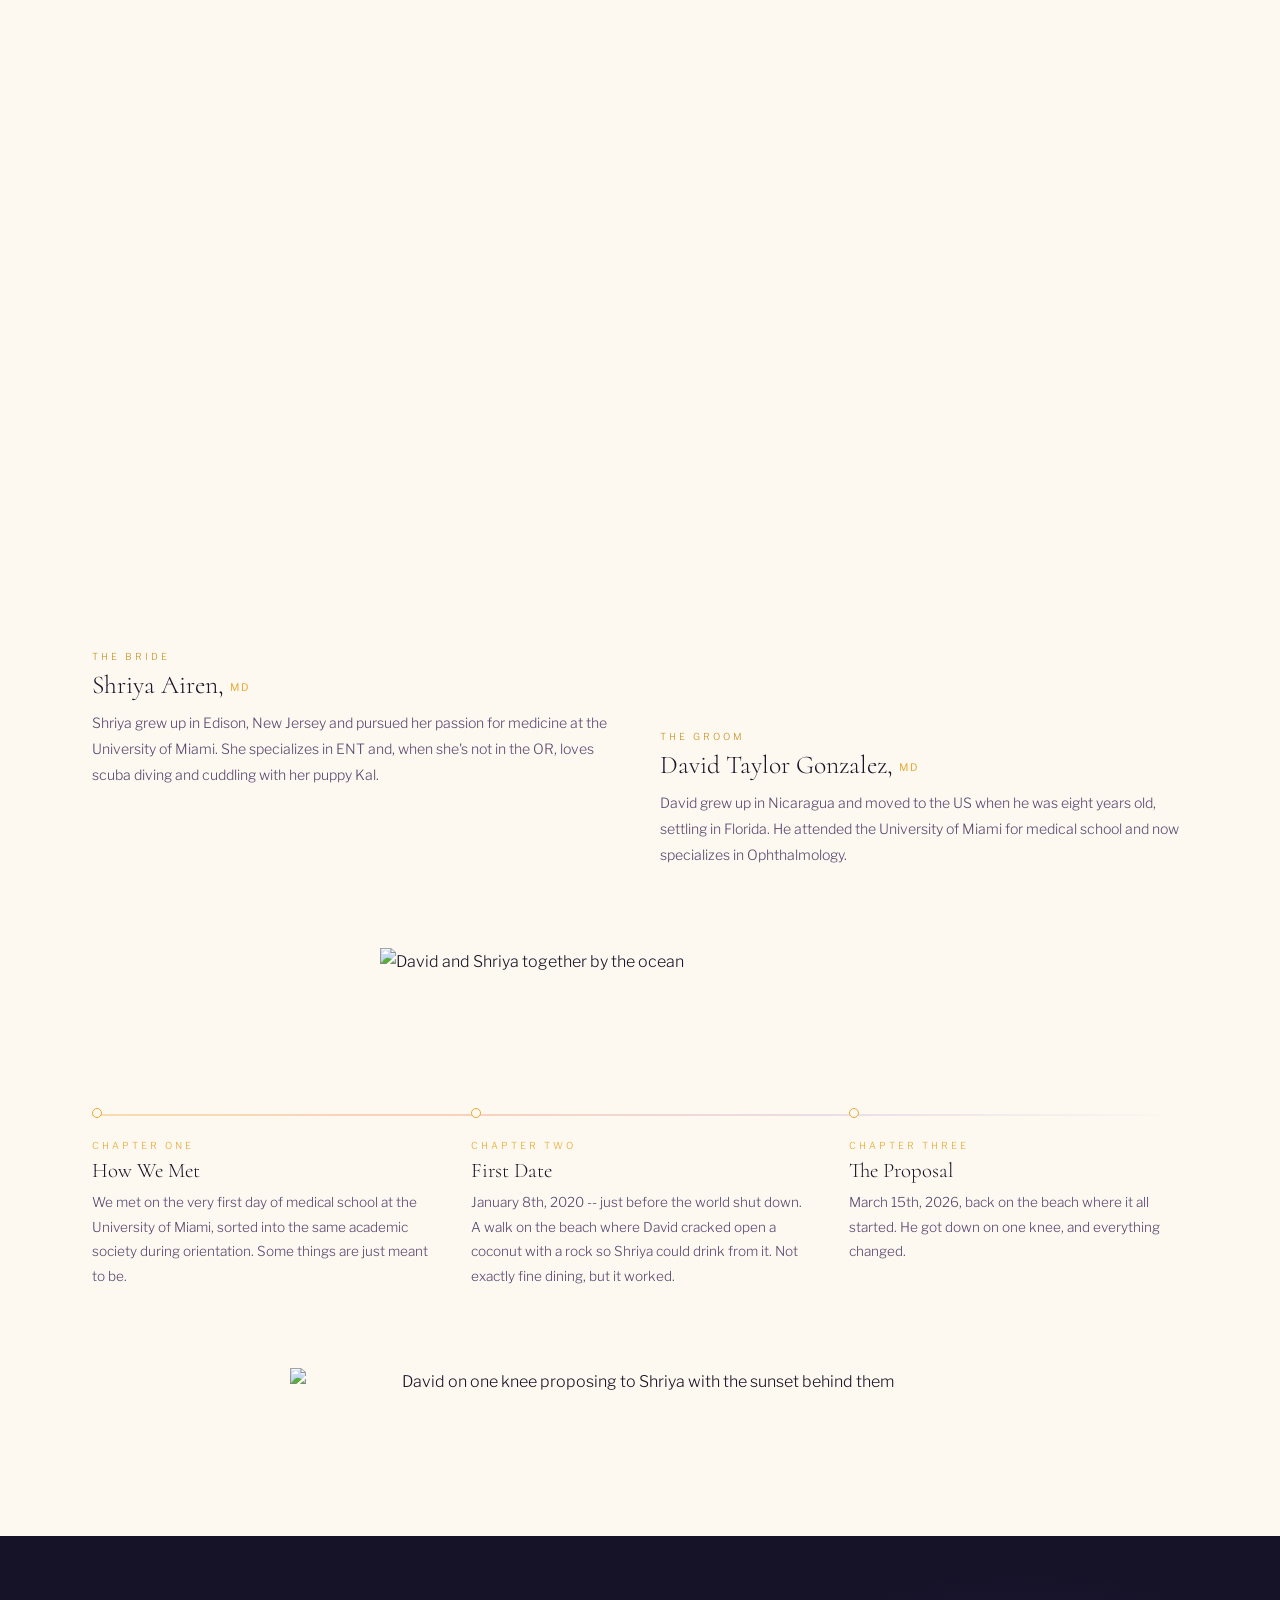
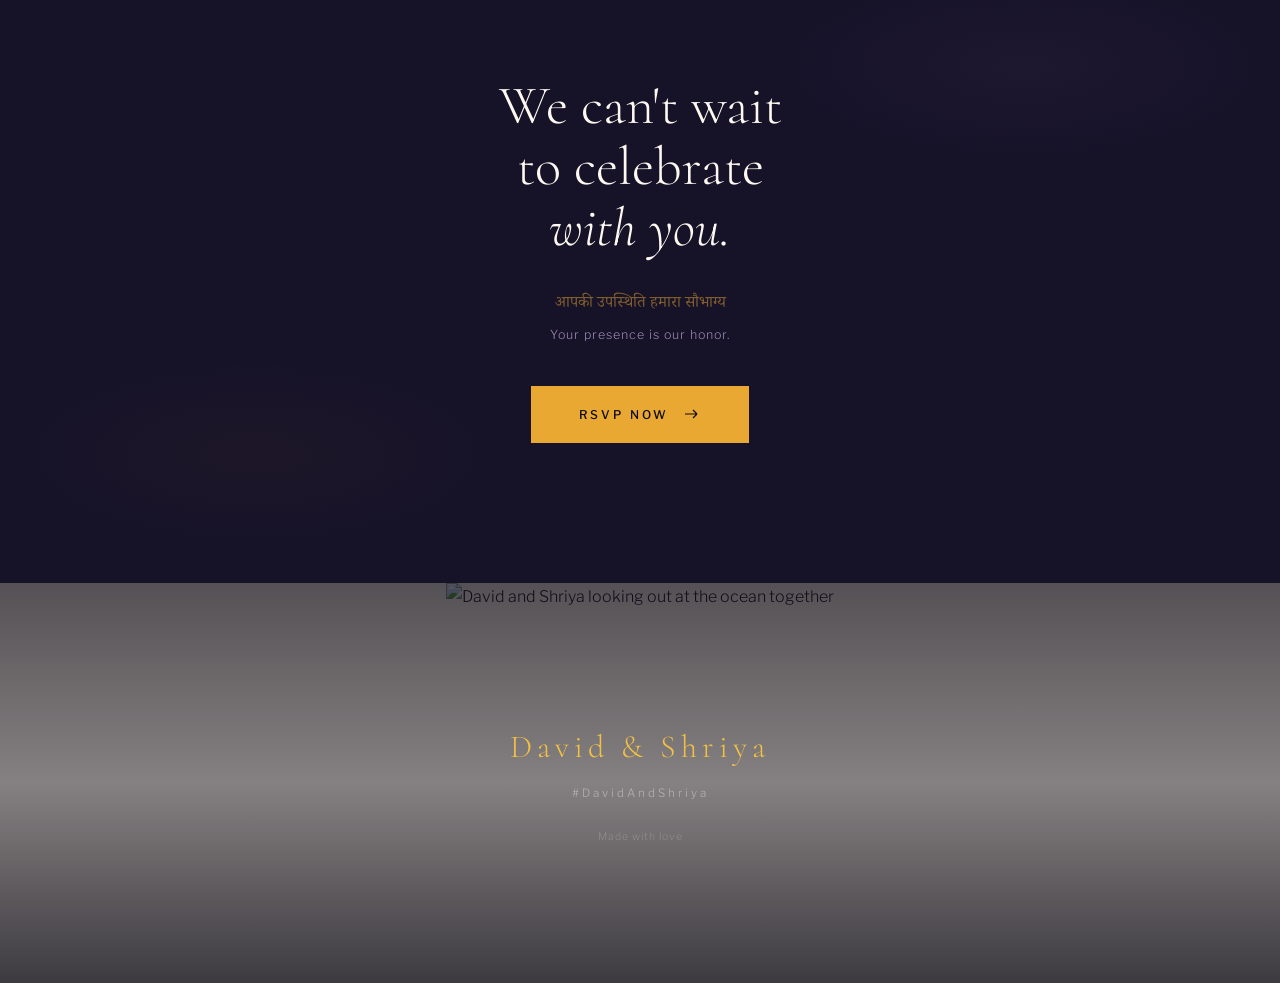
==== commit a7dd854e: "Add cache headers, fix hero overlap, update OG preview image and title - Add _headers file to preven" ====
--- a/index.html
+++ b/index.html
@@ -11,17 +11,17 @@
   <link rel="icon" type="image/svg+xml" href="images/favicon.svg">
 
   <!-- Open Graph / Link Preview -->
-  <meta property="og:title" content="David & Shriya are getting married">
+  <meta property="og:title" content="David & Shriya">
   <meta property="og:description" content="Join us for our wedding celebration. We can't wait to share this journey with you.">
-  <meta property="og:image" content="https://davidandshriya.com/images/proposal.jpeg">
+  <meta property="og:image" content="https://davidandshriya.com/images/celebration.jpeg">
   <meta property="og:url" content="https://davidandshriya.com">
   <meta property="og:type" content="website">
 
   <!-- Twitter Card -->
   <meta name="twitter:card" content="summary_large_image">
-  <meta name="twitter:title" content="David & Shriya are getting married">
+  <meta name="twitter:title" content="David & Shriya">
   <meta name="twitter:description" content="Join us for our wedding celebration.">
-  <meta name="twitter:image" content="https://davidandshriya.com/images/proposal.jpeg">
+  <meta name="twitter:image" content="https://davidandshriya.com/images/celebration.jpeg">
 
   <meta name="description" content="David Taylor Gonzalez & Shriya Airen invite you to celebrate their wedding.">
 </head>
@@ -184,7 +184,7 @@
 
       <!-- Proposal photo -->
       <div class="story-proposal sr">
-        <img src="images/proposal.jpeg" alt="David on one knee proposing to Shriya with the sunset behind them">
+        <img src="images/celebration.jpeg" alt="David on one knee proposing to Shriya with the sunset behind them">
       </div>
     </div>
   </section>
--- a/css/style.css
+++ b/css/style.css
@@ -262,7 +262,7 @@
   height: 100%;
   object-fit: cover;
   /* Portrait photo — couple is at bottom of frame */
-  object-position: center 75%;
+  object-position: center 85%;
 }
 
 .hero-overlay {
@@ -327,11 +327,12 @@
 
 .hero-divider-word {
   font-family: 'Cormorant', serif;
-  font-size: 1rem;
+  font-size: 1.15rem;
   font-style: italic;
-  color: var(--gold-bright);
-  opacity: 0.7;
+  color: #fff;
+  opacity: 1;
   letter-spacing: 3px;
+  text-shadow: 0 1px 6px rgba(0, 0, 0, 0.6), 0 0 20px rgba(0, 0, 0, 0.3);
 }
 
 .hero-tagline {
@@ -381,6 +382,7 @@
   align-items: center;
   gap: 10px;
   padding: 14px 36px;
+  margin-bottom: 60px;
   border: 1px solid rgba(232, 168, 50, 0.5);
   color: var(--gold-bright);
   font-size: 0.72rem;
@@ -638,10 +640,7 @@
 }
 
 .story-feature-border {
-  position: absolute;
-  inset: 12px;
-  border: 1px solid rgba(255, 255, 255, 0.15);
-  pointer-events: none;
+  display: none;
 }
 
 /* --- Story Proposal Photo --- */
